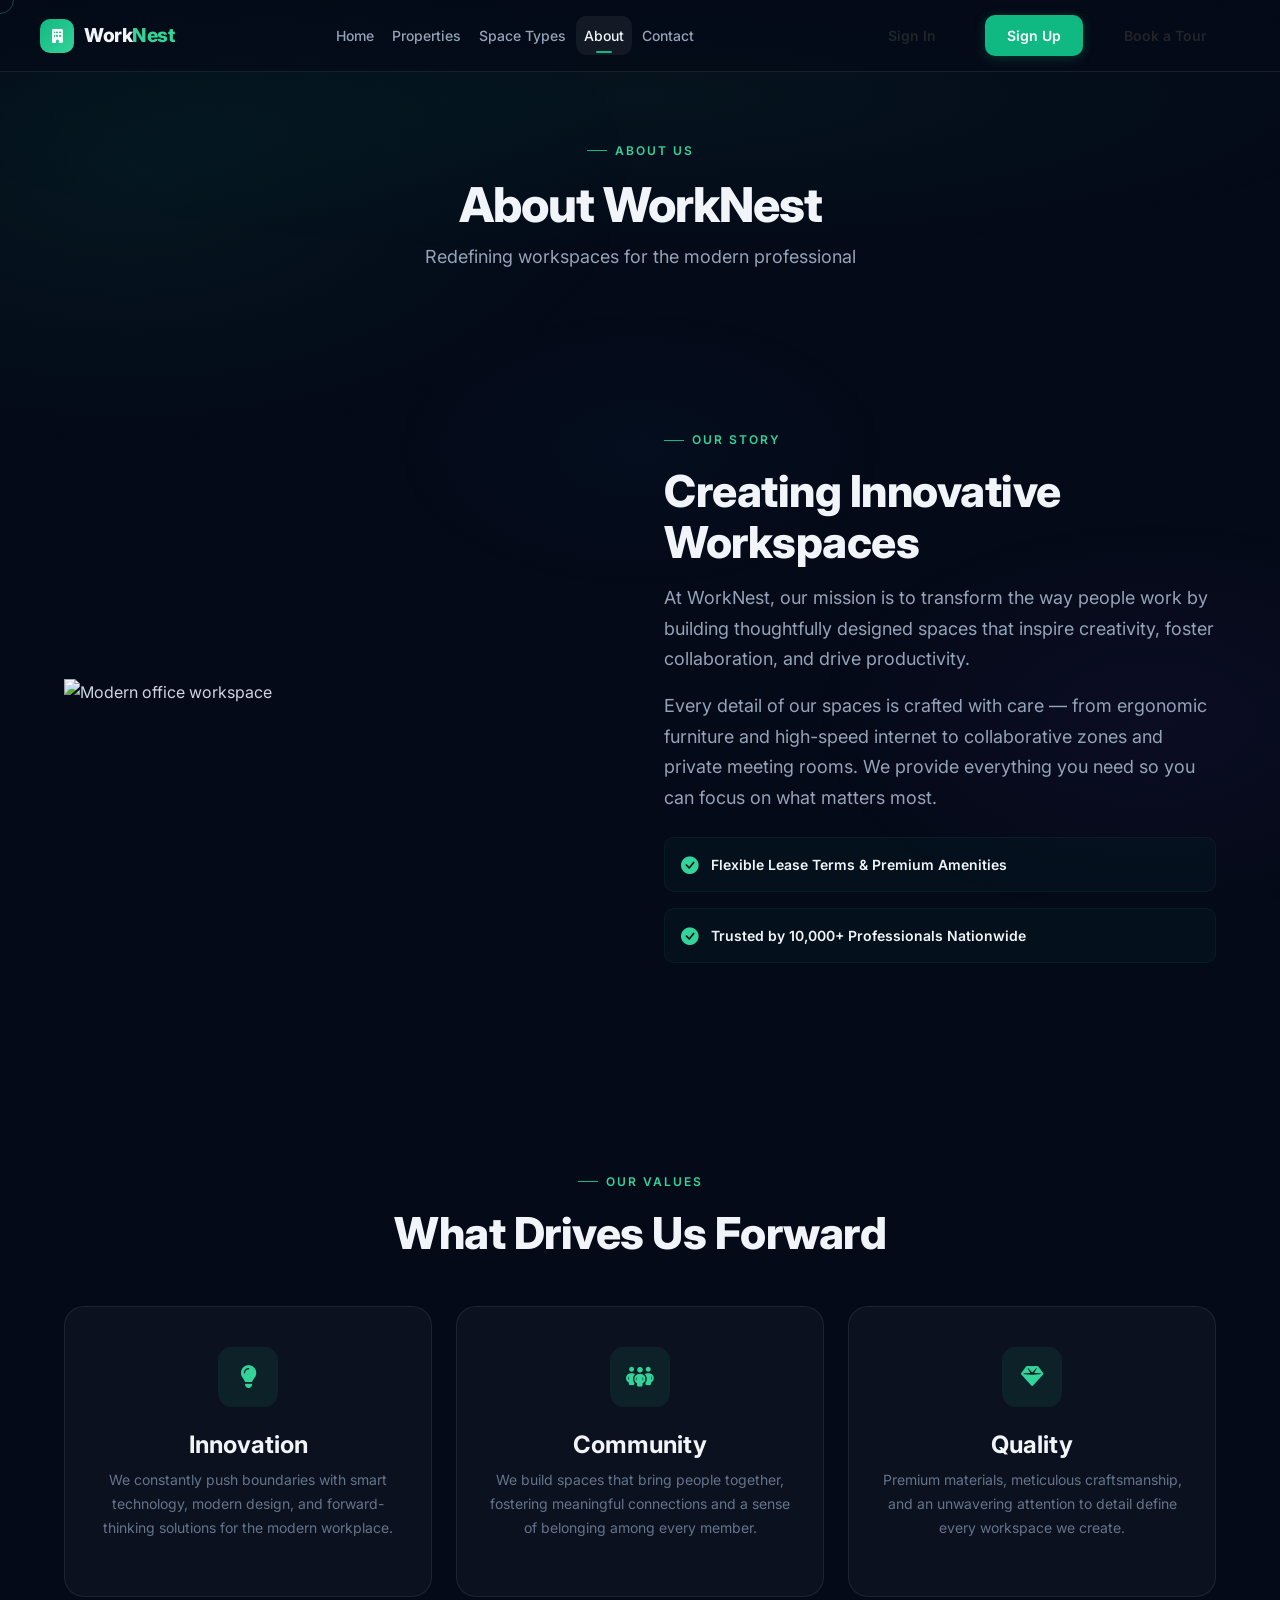
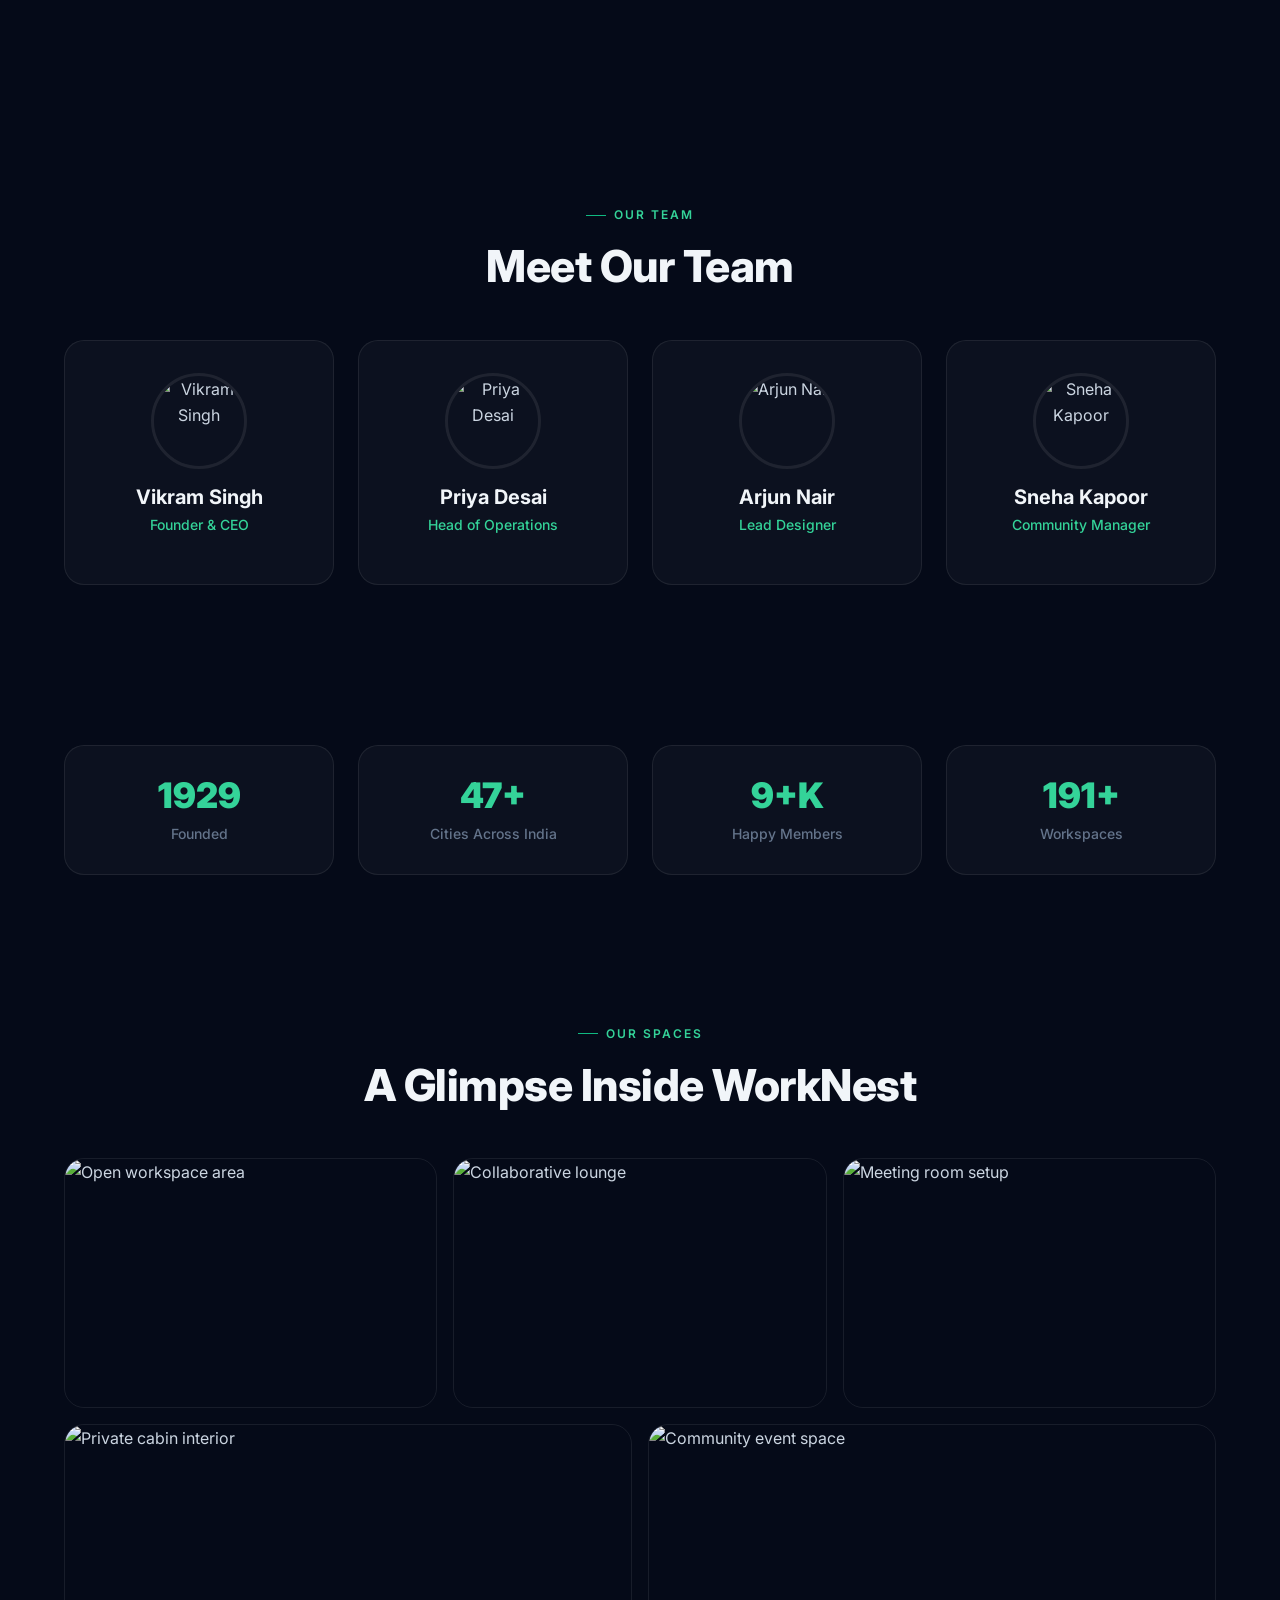
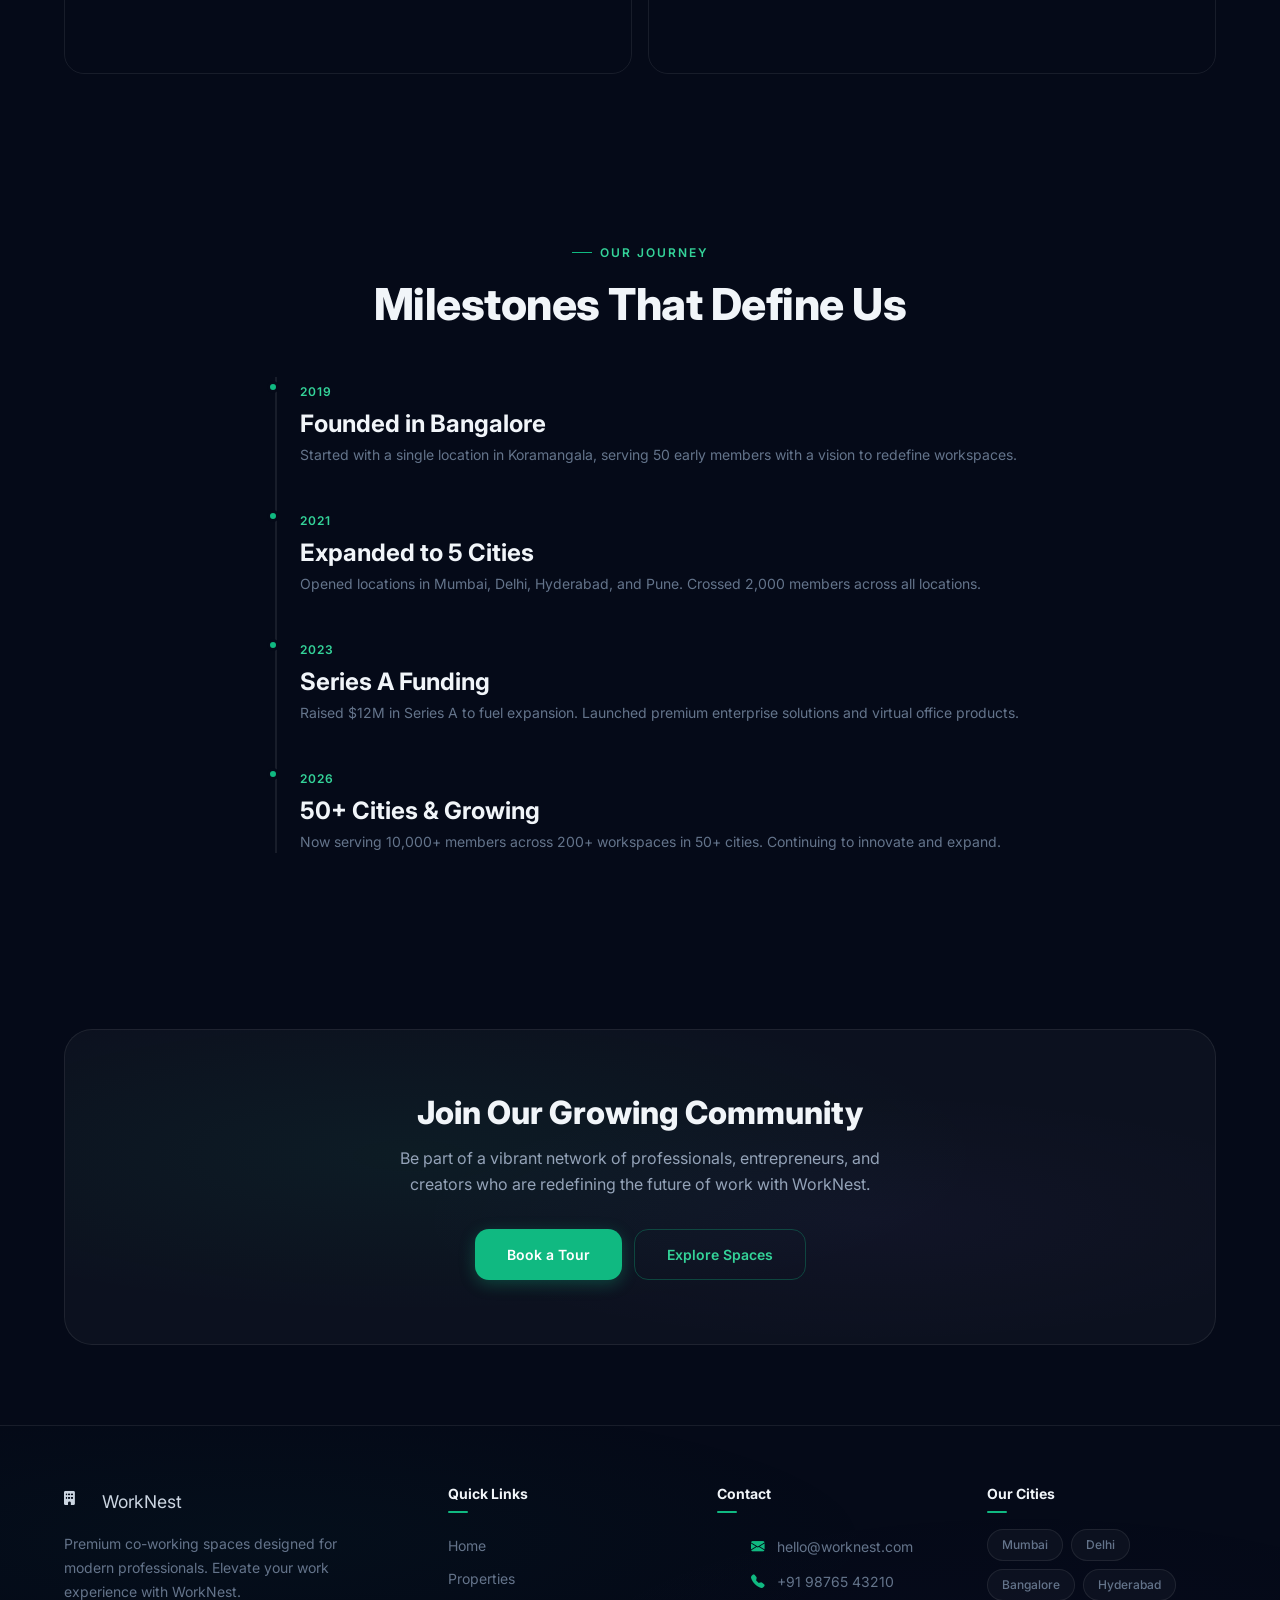
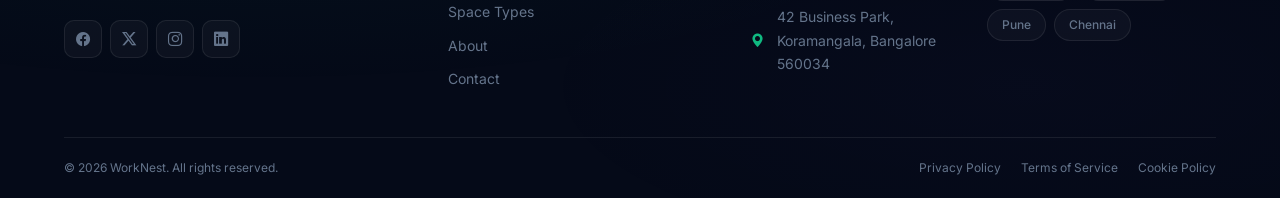
==== about.html @ 94672d68 "co-workeing Realestate" ====
<!DOCTYPE html>
<html lang="en">
<head>
    <meta charset="UTF-8">
    <meta name="viewport" content="width=device-width, initial-scale=1.0">
    <title>About Us | WorkNest</title>
    <link rel="icon" href="favicon.ico">
    <link rel="preconnect" href="https://fonts.googleapis.com">
    <link rel="preconnect" href="https://fonts.gstatic.com" crossorigin>
    <link href="https://fonts.googleapis.com/css2?family=Inter:wght@300;400;500;600;700;800;900&display=swap" rel="stylesheet">
    <link href="https://cdn.jsdelivr.net/npm/bootstrap@5.3.7/dist/css/bootstrap.min.css" rel="stylesheet">
    <link href="https://cdn.jsdelivr.net/npm/bootstrap-icons@1.13.1/font/bootstrap-icons.min.css" rel="stylesheet">
    <link href="https://cdnjs.cloudflare.com/ajax/libs/font-awesome/6.7.2/css/all.min.css" rel="stylesheet">
    <link href="https://unpkg.com/aos@2.3.1/dist/aos.css" rel="stylesheet">
    <link rel="stylesheet" href="css/global.css">
    <link rel="stylesheet" href="css/about.css">
    <link rel="stylesheet" href="css/footer.css">
</head>
<body>

    <!-- Custom Cursor -->
    <div class="custom-cursor" id="customCursor" aria-hidden="true"></div>
    <div class="custom-cursor-outline" id="customCursorOutline" aria-hidden="true"></div>

    <!-- Loader -->
    <div class="loader" id="loader">
        <div class="loader-spinner"></div>
        <div class="loader-brand">Work<span>Nest</span></div>
    </div>

    <!-- Navbar -->
    <nav class="navbar navbar-expand-lg fixed-top" id="navbar">
        <div class="container">
            <a class="navbar-brand" href="index.html">
                <i class="fa-solid fa-building"></i>
                <span class="brand-text">Work<span>Nest</span></span>
            </a>
            <button class="navbar-toggler" type="button" data-bs-toggle="collapse" data-bs-target="#navMenu" aria-controls="navMenu" aria-expanded="false" aria-label="Toggle navigation">
                <span class="navbar-toggler-icon"></span>
            </button>
            <div class="collapse navbar-collapse" id="navMenu">
                <ul class="navbar-nav mx-auto mb-2 mb-lg-0">
                    <li class="nav-item"><a class="nav-link" href="index.html">Home</a></li>
                    <li class="nav-item"><a class="nav-link" href="properties.html">Properties</a></li>
                    <li class="nav-item"><a class="nav-link" href="space-types.html">Space Types</a></li>
                    <li class="nav-item"><a class="nav-link active" href="about.html">About</a></li>
                    <li class="nav-item"><a class="nav-link" href="contact.html">Contact</a></li>
                </ul>
                <div class="d-flex align-items-center gap-2">
                  <a href="signin.html" class="btn btn-outline-custom">Sign In</a>
                  <a href="signup.html" class="btn btn-primary">Sign Up</a>
                  <a href="book-tour.html" class="btn btn-outline-custom">Book a Tour</a>
                </div>
            </div>
        </div>
    </nav>

    <!-- Page Banner -->
    <section class="page-banner">
        <div class="container">
            <span class="section-label" data-aos="fade-up" data-aos-delay="0">ABOUT US</span>
            <h1 data-aos="fade-up" data-aos-delay="100">About WorkNest</h1>
            <p data-aos="fade-up" data-aos-delay="200">Redefining workspaces for the modern professional</p>
        </div>
    </section>

    <!-- About Section -->
    <section>
        <div class="container">
            <div class="row align-items-center g-5">
                <div class="col-lg-6" data-aos="fade-right">
                    <div class="about-image-wrapper">
                        <img src="https://images.unsplash.com/photo-1497366216548-37526070297c?fm=webp&w=800&q=80" alt="Modern office workspace" class="img-fluid">
                    </div>
                </div>
                <div class="col-lg-6" data-aos="fade-left">
                    <span class="section-label">OUR STORY</span>
                    <h2 class="section-title">Creating Innovative Workspaces</h2>
                    <p class="section-desc">At WorkNest, our mission is to transform the way people work by building thoughtfully designed spaces that inspire creativity, foster collaboration, and drive productivity.</p>
                    <p class="section-desc mt-3">Every detail of our spaces is crafted with care — from ergonomic furniture and high-speed internet to collaborative zones and private meeting rooms. We provide everything you need so you can focus on what matters most.</p>
                    <div class="d-flex flex-column gap-3 mt-4">
                        <div class="highlight-item" data-aos="fade-up" data-aos-delay="100">
                            <div class="highlight-icon"><i class="bi bi-check-circle-fill"></i></div>
                            <span>Flexible Lease Terms &amp; Premium Amenities</span>
                        </div>
                        <div class="highlight-item" data-aos="fade-up" data-aos-delay="200">
                            <div class="highlight-icon"><i class="bi bi-check-circle-fill"></i></div>
                            <span>Trusted by 10,000+ Professionals Nationwide</span>
                        </div>
                    </div>
                </div>
            </div>
        </div>
    </section>

    <!-- Values Section -->
    <section>
        <div class="container text-center">
            <span class="section-label" data-aos="fade-up">OUR VALUES</span>
            <h2 class="section-title mb-5" data-aos="fade-up" data-aos-delay="100">What Drives Us Forward</h2>
            <div class="row g-4">
                <div class="col-lg-4 col-md-6" data-aos="fade-up" data-aos-delay="100">
                    <div class="glass glass-hover" style="padding:40px 28px; text-align:center; height:100%;">
                        <div class="service-icon mx-auto mb-4">
                            <i class="fa-solid fa-lightbulb"></i>
                        </div>
                        <h4 style="color:var(--text-1); font-weight:700;">Innovation</h4>
                        <p style="color:var(--text-4); font-size:var(--fs-sm); line-height:1.7; margin-top:8px;">We constantly push boundaries with smart technology, modern design, and forward-thinking solutions for the modern workplace.</p>
                    </div>
                </div>
                <div class="col-lg-4 col-md-6" data-aos="fade-up" data-aos-delay="200">
                    <div class="glass glass-hover" style="padding:40px 28px; text-align:center; height:100%;">
                        <div class="service-icon mx-auto mb-4">
                            <i class="fa-solid fa-people-group"></i>
                        </div>
                        <h4 style="color:var(--text-1); font-weight:700;">Community</h4>
                        <p style="color:var(--text-4); font-size:var(--fs-sm); line-height:1.7; margin-top:8px;">We build spaces that bring people together, fostering meaningful connections and a sense of belonging among every member.</p>
                    </div>
                </div>
                <div class="col-lg-4 col-md-6" data-aos="fade-up" data-aos-delay="300">
                    <div class="glass glass-hover" style="padding:40px 28px; text-align:center; height:100%;">
                        <div class="service-icon mx-auto mb-4">
                            <i class="fa-solid fa-gem"></i>
                        </div>
                        <h4 style="color:var(--text-1); font-weight:700;">Quality</h4>
                        <p style="color:var(--text-4); font-size:var(--fs-sm); line-height:1.7; margin-top:8px;">Premium materials, meticulous craftsmanship, and an unwavering attention to detail define every workspace we create.</p>
                    </div>
                </div>
            </div>
        </div>
    </section>

    <!-- Team Section -->
    <section>
        <div class="container text-center">
            <span class="section-label" data-aos="fade-up">OUR TEAM</span>
            <h2 class="section-title mb-5" data-aos="fade-up" data-aos-delay="100">Meet Our Team</h2>
            <div class="row g-4 justify-content-center">
                <div class="col-lg-3 col-md-6" data-aos="fade-up" data-aos-delay="100">
                    <div class="glass glass-hover" style="padding:32px 24px; text-align:center;">
                        <img src="https://images.unsplash.com/photo-1507003211169-0a1dd7228f2d?fm=webp&w=200&q=80" alt="Vikram Singh" style="width:96px; height:96px; border-radius:50%; object-fit:cover; border:3px solid var(--glass-border); margin:0 auto 16px;">
                        <h5 style="color:var(--text-1); font-weight:700; margin-bottom:4px;">Vikram Singh</h5>
                        <p style="color:var(--primary-400); font-size:var(--fs-sm); font-weight:500;">Founder &amp; CEO</p>
                    </div>
                </div>
                <div class="col-lg-3 col-md-6" data-aos="fade-up" data-aos-delay="200">
                    <div class="glass glass-hover" style="padding:32px 24px; text-align:center;">
                        <img src="https://images.unsplash.com/photo-1494790108377-be9c29b29330?fm=webp&w=200&q=80" alt="Priya Desai" style="width:96px; height:96px; border-radius:50%; object-fit:cover; border:3px solid var(--glass-border); margin:0 auto 16px;">
                        <h5 style="color:var(--text-1); font-weight:700; margin-bottom:4px;">Priya Desai</h5>
                        <p style="color:var(--primary-400); font-size:var(--fs-sm); font-weight:500;">Head of Operations</p>
                    </div>
                </div>
                <div class="col-lg-3 col-md-6" data-aos="fade-up" data-aos-delay="300">
                    <div class="glass glass-hover" style="padding:32px 24px; text-align:center;">
                        <img src="https://images.unsplash.com/photo-1472099645785-5658abf4ff4e?fm=webp&w=200&q=80" alt="Arjun Nair" style="width:96px; height:96px; border-radius:50%; object-fit:cover; border:3px solid var(--glass-border); margin:0 auto 16px;">
                        <h5 style="color:var(--text-1); font-weight:700; margin-bottom:4px;">Arjun Nair</h5>
                        <p style="color:var(--primary-400); font-size:var(--fs-sm); font-weight:500;">Lead Designer</p>
                    </div>
                </div>
                <div class="col-lg-3 col-md-6" data-aos="fade-up" data-aos-delay="400">
                    <div class="glass glass-hover" style="padding:32px 24px; text-align:center;">
                        <img src="https://images.unsplash.com/photo-1438761681033-6461ffad8d80?fm=webp&w=200&q=80" alt="Sneha Kapoor" style="width:96px; height:96px; border-radius:50%; object-fit:cover; border:3px solid var(--glass-border); margin:0 auto 16px;">
                        <h5 style="color:var(--text-1); font-weight:700; margin-bottom:4px;">Sneha Kapoor</h5>
                        <p style="color:var(--primary-400); font-size:var(--fs-sm); font-weight:500;">Community Manager</p>
                    </div>
                </div>
            </div>
        </div>
    </section>

    <!-- Stats -->
    <section style="padding:60px 0; position:relative; z-index:1;">
        <div class="container">
            <div class="row g-4" data-aos="fade-up">
                <div class="col-lg-3 col-md-6">
                    <div class="stat-box">
                        <h3>2019</h3>
                        <span>Founded</span>
                    </div>
                </div>
                <div class="col-lg-3 col-md-6">
                    <div class="stat-box">
                        <h3>50+</h3>
                        <span>Cities Across India</span>
                    </div>
                </div>
                <div class="col-lg-3 col-md-6">
                    <div class="stat-box">
                        <h3>10K+</h3>
                        <span>Happy Members</span>
                    </div>
                </div>
                <div class="col-lg-3 col-md-6">
                    <div class="stat-box">
                        <h3>200+</h3>
                        <span>Workspaces</span>
                    </div>
                </div>
            </div>
        </div>
    </section>

    <!-- Workspace Gallery -->
    <section style="padding:80px 0; position:relative; z-index:1;">
        <div class="container">
            <div class="text-center mb-5">
                <span class="section-label" data-aos="fade-up">OUR SPACES</span>
                <h2 class="section-title" data-aos="fade-up" data-aos-delay="100">A Glimpse Inside WorkNest</h2>
            </div>
            <div class="row g-3">
                <div class="col-md-4" data-aos="fade-up" data-aos-delay="100">
                    <div style="border-radius:var(--r-lg);overflow:hidden;height:250px;border:1px solid var(--glass-border);">
                        <img src="https://images.unsplash.com/photo-1524758631624-e2822e304c36?fm=webp&w=600&q=80" alt="Open workspace area" style="width:100%;height:100%;object-fit:cover;">
                    </div>
                </div>
                <div class="col-md-4" data-aos="fade-up" data-aos-delay="200">
                    <div style="border-radius:var(--r-lg);overflow:hidden;height:250px;border:1px solid var(--glass-border);">
                        <img src="https://images.unsplash.com/photo-1497215728101-856f4ea42174?fm=webp&w=600&q=80" alt="Collaborative lounge" style="width:100%;height:100%;object-fit:cover;">
                    </div>
                </div>
                <div class="col-md-4" data-aos="fade-up" data-aos-delay="300">
                    <div style="border-radius:var(--r-lg);overflow:hidden;height:250px;border:1px solid var(--glass-border);">
                        <img src="https://images.unsplash.com/photo-1556761175-4b46a572b786?fm=webp&w=600&q=80" alt="Meeting room setup" style="width:100%;height:100%;object-fit:cover;">
                    </div>
                </div>
                <div class="col-md-6" data-aos="fade-up" data-aos-delay="400">
                    <div style="border-radius:var(--r-lg);overflow:hidden;height:250px;border:1px solid var(--glass-border);">
                        <img src="https://images.unsplash.com/photo-1604328698692-f76ea9498e76?fm=webp&w=600&q=80" alt="Private cabin interior" style="width:100%;height:100%;object-fit:cover;">
                    </div>
                </div>
                <div class="col-md-6" data-aos="fade-up" data-aos-delay="500">
                    <div style="border-radius:var(--r-lg);overflow:hidden;height:250px;border:1px solid var(--glass-border);">
                        <img src="https://images.unsplash.com/photo-1497366811353-6870744d04b2?fm=webp&w=600&q=80" alt="Community event space" style="width:100%;height:100%;object-fit:cover;">
                    </div>
                </div>
            </div>
        </div>
    </section>

    <!-- Timeline -->
    <section style="padding:80px 0; position:relative; z-index:1;">
        <div class="container">
            <div class="text-center mb-5">
                <span class="section-label" data-aos="fade-up">OUR JOURNEY</span>
                <h2 class="section-title" data-aos="fade-up" data-aos-delay="100">Milestones That Define Us</h2>
            </div>
            <div class="row justify-content-center">
                <div class="col-lg-8" data-aos="fade-up" data-aos-delay="200">
                    <div style="position:relative; padding-left:40px;">
                        <div style="position:absolute; left:15px; top:0; bottom:0; width:2px; background:var(--glass-border);"></div>

                        <div style="position:relative; margin-bottom:40px;">
                            <div style="position:absolute; left:-33px; top:4px; width:12px; height:12px; border-radius:50%; background:var(--primary); border:3px solid var(--bg-0);"></div>
                            <span style="color:var(--primary-400); font-size:var(--fs-xs); font-weight:600; letter-spacing:1px;">2019</span>
                            <h4 style="color:var(--text-1); font-weight:700; margin:6px 0 4px;">Founded in Bangalore</h4>
                            <p style="color:var(--text-4); font-size:var(--fs-sm); line-height:1.7;">Started with a single location in Koramangala, serving 50 early members with a vision to redefine workspaces.</p>
                        </div>

                        <div style="position:relative; margin-bottom:40px;">
                            <div style="position:absolute; left:-33px; top:4px; width:12px; height:12px; border-radius:50%; background:var(--primary); border:3px solid var(--bg-0);"></div>
                            <span style="color:var(--primary-400); font-size:var(--fs-xs); font-weight:600; letter-spacing:1px;">2021</span>
                            <h4 style="color:var(--text-1); font-weight:700; margin:6px 0 4px;">Expanded to 5 Cities</h4>
                            <p style="color:var(--text-4); font-size:var(--fs-sm); line-height:1.7;">Opened locations in Mumbai, Delhi, Hyderabad, and Pune. Crossed 2,000 members across all locations.</p>
                        </div>

                        <div style="position:relative; margin-bottom:40px;">
                            <div style="position:absolute; left:-33px; top:4px; width:12px; height:12px; border-radius:50%; background:var(--primary); border:3px solid var(--bg-0);"></div>
                            <span style="color:var(--primary-400); font-size:var(--fs-xs); font-weight:600; letter-spacing:1px;">2023</span>
                            <h4 style="color:var(--text-1); font-weight:700; margin:6px 0 4px;">Series A Funding</h4>
                            <p style="color:var(--text-4); font-size:var(--fs-sm); line-height:1.7;">Raised $12M in Series A to fuel expansion. Launched premium enterprise solutions and virtual office products.</p>
                        </div>

                        <div style="position:relative;">
                            <div style="position:absolute; left:-33px; top:4px; width:12px; height:12px; border-radius:50%; background:var(--primary); border:3px solid var(--bg-0);"></div>
                            <span style="color:var(--primary-400); font-size:var(--fs-xs); font-weight:600; letter-spacing:1px;">2026</span>
                            <h4 style="color:var(--text-1); font-weight:700; margin:6px 0 4px;">50+ Cities &amp; Growing</h4>
                            <p style="color:var(--text-4); font-size:var(--fs-sm); line-height:1.7;">Now serving 10,000+ members across 200+ workspaces in 50+ cities. Continuing to innovate and expand.</p>
                        </div>
                    </div>
                </div>
            </div>
        </div>
    </section>

    <!-- CTA -->
    <section class="cta-section">
        <div class="container">
            <div class="cta-box" data-aos="zoom-in">
                <h2>Join Our Growing Community</h2>
                <p>Be part of a vibrant network of professionals, entrepreneurs, and creators who are redefining the future of work with WorkNest.</p>
                <div class="cta-buttons">
                    <a href="book-tour.html" class="btn btn-primary">Book a Tour</a>
                    <a href="properties.html" class="btn btn-outline">Explore Spaces</a>
                </div>
            </div>
        </div>
    </section>

    <!-- Footer -->
    <footer class="footer">
        <div class="container">
            <div class="footer-grid">
                <div>
                    <div class="d-flex align-items-center gap-2 mb-3">
                        <div class="nav-brand-icon" style="width:30px; height:30px; font-size:14px;">
                            <i class="fa-solid fa-building"></i>
                        </div>
                        <span class="nav-brand" style="font-size:1.1rem;">Work<span>Nest</span></span>
                    </div>
                    <p class="footer-brand p-0" style="color:var(--text-4); font-size:var(--fs-sm); line-height:1.7; max-width:280px;">Premium co-working spaces designed for modern professionals. Elevate your work experience with WorkNest.</p>
                    <div class="footer-socials mt-3">
                        <a href="#" aria-label="Facebook"><i class="bi bi-facebook"></i></a>
                        <a href="#" aria-label="Twitter"><i class="bi bi-twitter-x"></i></a>
                        <a href="#" aria-label="Instagram"><i class="bi bi-instagram"></i></a>
                        <a href="#" aria-label="LinkedIn"><i class="bi bi-linkedin"></i></a>
                    </div>
                </div>
                <div class="footer-links">
                    <h6>Quick Links</h6>
                    <ul>
                        <li><a href="index.html">Home</a></li>
                        <li><a href="properties.html">Properties</a></li>
                        <li><a href="space-types.html">Space Types</a></li>
                        <li><a href="about.html">About</a></li>
                        <li><a href="contact.html">Contact</a></li>
                    </ul>
                </div>
                <div class="footer-contact">
                    <h6>Contact</h6>
                    <ul>
                        <li><i class="bi bi-envelope-fill" style="color:var(--primary);"></i> hello@worknest.com</li>
                        <li><i class="bi bi-telephone-fill" style="color:var(--primary);"></i> +91 98765 43210</li>
                        <li><i class="bi bi-geo-alt-fill" style="color:var(--primary);"></i> 42 Business Park, Koramangala, Bangalore 560034</li>
                    </ul>
                </div>
                <div class="footer-cities">
                    <h6>Our Cities</h6>
                    <ul>
                        <li><a href="#">Mumbai</a></li>
                        <li><a href="#">Delhi</a></li>
                        <li><a href="#">Bangalore</a></li>
                        <li><a href="#">Hyderabad</a></li>
                        <li><a href="#">Pune</a></li>
                        <li><a href="#">Chennai</a></li>
                    </ul>
                </div>
            </div>
            <div class="footer-bottom">
                <p>&copy; 2026 WorkNest. All rights reserved.</p>
                <div class="footer-bottom-links">
                    <a href="#">Privacy Policy</a>
                    <a href="#">Terms of Service</a>
                    <a href="#">Cookie Policy</a>
                </div>
            </div>
        </div>
    </footer>

    <!-- Back to Top -->
    <button id="backToTop" class="back-to-top" aria-label="Back to top">
        <i class="bi bi-arrow-up"></i>
    </button>

    <!-- Scripts -->
    <script src="https://cdn.jsdelivr.net/npm/bootstrap@5.3.7/dist/js/bootstrap.bundle.min.js"></script>
    <script src="https://unpkg.com/aos@2.3.1/dist/aos.js"></script>
    <script>
        AOS.init({ offset: 80, delay: 0, duration: 800, easing: 'ease-in-cubic', once: true });
    </script>
    <script src="js/script.js"></script>
</body>
</html>
---- css/global.css ----
/* =====================================================
   WORKNEST — Global Design System v4.0
   Premium Glassmorphism • Advanced CSS
   ====================================================== */

/* ─── Animated Custom Properties ─── */

@property --hue {
  syntax: '<angle>';
  inherits: false;
  initial-value: 160deg;
}

@property --glass-blur {
  syntax: '<length>';
  inherits: false;
  initial-value: 20px;
}

@property --border-opacity {
  syntax: '<number>';
  inherits: false;
  initial-value: 0.08;
}

@property --glow-opacity {
  syntax: '<number>';
  inherits: false;
  initial-value: 0;
}

@property --scroll-y {
  syntax: '<number>';
  inherits: false;
  initial-value: 0;
}

@property --gradient-pos {
  syntax: '<percentage>';
  inherits: false;
  initial-value: 0%;
}

/* ─── Root Tokens ─── */

:root {
  /* Palette */
  --primary: #10b981;
  --primary-50: #ecfdf5;
  --primary-100: #d1fae5;
  --primary-200: #a7f3d0;
  --primary-400: #34d399;
  --primary-500: #10b981;
  --primary-600: #059669;
  --primary-700: #047857;
  --primary-rgb: 16, 185, 129;

  --accent: #8b5cf6;
  --accent-rgb: 139, 92, 246;

  --rose: #f43f5e;
  --amber: #f59e0b;
  --sky: #0ea5e9;

  /* Surfaces */
  --bg-0: #050a18;
  --bg-1: #0a1128;
  --bg-2: #0f1a36;
  --bg-3: #142044;
  --bg-elevated: rgba(15, 26, 54, 0.6);

  /* Glass */
  --glass-bg: rgba(255, 255, 255, 0.03);
  --glass-bg-hover: rgba(255, 255, 255, 0.06);
  --glass-border: rgba(255, 255, 255, 0.08);
  --glass-border-hover: rgba(255, 255, 255, 0.15);
  --glass-blur: blur(20px);

  /* Text */
  --white: #ffffff;
  --text-1: #f1f5f9;
  --text-2: #cbd5e1;
  --text-3: #94a3b8;
  --text-4: #64748b;

  /* Effects */
  --shadow-sm: 0 2px 8px rgba(0, 0, 0, 0.3);
  --shadow-md: 0 8px 32px rgba(0, 0, 0, 0.4);
  --shadow-lg: 0 16px 48px rgba(0, 0, 0, 0.5);
  --shadow-glow: 0 0 40px rgba(var(--primary-rgb), 0.15);
  --shadow-glow-strong: 0 0 60px rgba(var(--primary-rgb), 0.25);
  --shadow-glow-accent: 0 0 40px rgba(var(--accent-rgb), 0.15);

  /* Motion */
  --ease: cubic-bezier(0.4, 0, 0.2, 1);
  --ease-out: cubic-bezier(0.16, 1, 0.3, 1);
  --ease-spring: cubic-bezier(0.34, 1.56, 0.64, 1);
  --duration: 0.35s;
  --duration-slow: 0.6s;

  /* Layout */
  --container: 1200px;
  --container-narrow: 960px;
  --nav-height: 72px;

  /* Radius */
  --r-xs: 6px;
  --r-sm: 10px;
  --r-md: 14px;
  --r-lg: 20px;
  --r-xl: 28px;
  --r-2xl: 36px;
  --r-full: 9999px;

  /* Type Scale */
  --fs-2xs: 0.7rem;
  --fs-xs: 0.75rem;
  --fs-sm: 0.875rem;
  --fs-base: 1rem;
  --fs-md: 1.125rem;
  --fs-lg: 1.25rem;
  --fs-xl: 1.5rem;
  --fs-2xl: 2rem;
  --fs-3xl: 2.5rem;
  --fs-4xl: 3.25rem;
  --fs-5xl: clamp(3rem, 5vw, 4.5rem);
}

/* ─── Reset ─── */

*, *::before, *::after {
  margin: 0;
  padding: 0;
  box-sizing: border-box;
}

html {
  scroll-behavior: smooth;
  -webkit-text-size-adjust: 100%;
}

body {
  font-family: 'Inter', system-ui, -apple-system, sans-serif;
  background: var(--bg-0);
  color: var(--text-2);
  line-height: 1.65;
  -webkit-font-smoothing: antialiased;
  -moz-osx-font-smoothing: grayscale;
  overflow-x: hidden;
  min-height: 100vh;
}

/* Atmospheric background */
body::before {
  content: "";
  position: fixed;
  inset: 0;
  background:
    radial-gradient(ellipse 80% 60% at 10% 20%, rgba(var(--primary-rgb), 0.07), transparent 50%),
    radial-gradient(ellipse 60% 50% at 90% 80%, rgba(var(--accent-rgb), 0.05), transparent 45%),
    radial-gradient(ellipse 50% 40% at 50% 50%, rgba(14, 165, 233, 0.03), transparent 40%);
  pointer-events: none;
  z-index: 0;
}

/* Scroll progress */
body::after {
  content: "";
  position: fixed;
  top: 0;
  left: 0;
  width: 100%;
  height: 2px;
  background: linear-gradient(90deg, var(--primary), var(--primary-400), var(--accent));
  transform: scaleX(var(--scroll-y, 0));
  transform-origin: left;
  z-index: 99999;
  transition: transform 0.08s linear;
}

a { text-decoration: none; color: inherit; }
ul { list-style: none; }
img { max-width: 100%; display: block; height: auto; }
button { cursor: pointer; font-family: inherit; border: none; background: none; }
input, textarea, select { font-family: inherit; }

::selection {
  background: var(--primary);
  color: white;
}

/* ─── Scrollbar ─── */

::-webkit-scrollbar { width: 6px; }
::-webkit-scrollbar-track { background: var(--bg-0); }
::-webkit-scrollbar-thumb {
  background: var(--primary-600);
  border-radius: 10px;
}

* {
  scrollbar-width: thin;
  scrollbar-color: var(--primary-600) var(--bg-0);
}

/* ─── Container ─── */

.container {
  max-width: var(--container);
  margin: 0 auto;
  padding: 0 24px;
  width: 100%;
  position: relative;
  z-index: 1;
}

/* ─── Section ─── */

section {
  padding: 100px 0;
  position: relative;
  z-index: 1;
}

/* ─── Typography ─── */

.section-label {
  display: inline-flex;
  align-items: center;
  gap: 8px;
  font-size: var(--fs-xs);
  font-weight: 600;
  letter-spacing: 2px;
  text-transform: uppercase;
  color: var(--primary-400);
  margin-bottom: 1rem;
}

.section-label::before {
  content: "";
  width: 20px;
  height: 1px;
  background: var(--primary);
}

.section-title {
  font-size: clamp(1.75rem, 3.5vw, 2.75rem);
  font-weight: 800;
  color: var(--text-1);
  line-height: 1.15;
  letter-spacing: -0.5px;
  margin-bottom: 1rem;
}

.section-desc {
  color: var(--text-3);
  font-size: var(--fs-md);
  line-height: 1.7;
  max-width: 560px;
}

/* ─── Buttons ─── */

.btn {
  display: inline-flex;
  align-items: center;
  justify-content: center;
  gap: 8px;
  padding: 14px 32px;
  border-radius: var(--r-md);
  font-size: var(--fs-sm);
  font-weight: 600;
  transition: all var(--duration) var(--ease);
  cursor: pointer;
  position: relative;
  overflow: hidden;
  white-space: nowrap;
}

.btn-primary {
  background: var(--primary);
  color: white;
  border: none;
  box-shadow: 0 4px 16px rgba(var(--primary-rgb), 0.3);
}

.btn-primary:hover {
  background: var(--primary-600);
  transform: translateY(-2px);
  box-shadow: 0 8px 24px rgba(var(--primary-rgb), 0.4);
}

.btn-ghost {
  background: var(--glass-bg);
  color: var(--text-1);
  border: 1px solid var(--glass-border);
  backdrop-filter: var(--glass-blur);
  -webkit-backdrop-filter: var(--glass-blur);
}

.btn-ghost:hover {
  background: var(--glass-bg-hover);
  border-color: var(--glass-border-hover);
  transform: translateY(-2px);
}

.btn-outline {
  background: transparent;
  color: var(--primary-400);
  border: 1.5px solid rgba(var(--primary-rgb), 0.3);
}

.btn-outline:hover {
  background: rgba(var(--primary-rgb), 0.1);
  border-color: var(--primary);
  transform: translateY(-2px);
}

/* Alias for backwards compatibility */
.custom-btn { composes: btn btn-primary; }
.btn-outline-glass { composes: btn btn-ghost; }

/* ─── Glass Card ─── */

.glass {
  background: var(--glass-bg);
  border: 1px solid var(--glass-border);
  border-radius: var(--r-lg);
  backdrop-filter: var(--glass-blur);
  -webkit-backdrop-filter: var(--glass-blur);
}

.glass-hover:hover {
  background: var(--glass-bg-hover);
  border-color: var(--glass-border-hover);
}

/* ─── Navbar ─── */

.navbar {
  position: fixed;
  top: 0;
  left: 0;
  right: 0;
  z-index: 9999;
  height: var(--nav-height);
  display: flex;
  align-items: center;
  padding: 0 24px;
  background: rgba(5, 10, 24, 0.7);
  backdrop-filter: var(--glass-blur);
  -webkit-backdrop-filter: var(--glass-blur);
  border-bottom: 1px solid var(--glass-border);
  transition: all var(--duration) var(--ease);
}

.navbar.scrolled {
  background: rgba(5, 10, 24, 0.92);
  border-bottom-color: rgba(255, 255, 255, 0.06);
}

.navbar .container {
  display: flex;
  align-items: center;
  justify-content: space-between;
  width: 100%;
  max-width: var(--container);
  margin: 0 auto;
  padding: 0;
}

/* Brand */
.navbar-brand {
  display: flex;
  align-items: center;
  gap: 10px;
  font-size: 1.2rem;
  font-weight: 800;
  color: var(--text-1) !important;
  letter-spacing: -0.5px;
  padding: 0;
  margin: 0;
}

.navbar-brand i {
  width: 34px;
  height: 34px;
  border-radius: var(--r-sm);
  background: linear-gradient(135deg, var(--primary), var(--primary-400));
  display: flex;
  align-items: center;
  justify-content: center;
  color: white;
  font-size: 14px;
  flex-shrink: 0;
}

.brand-text span {
  color: var(--primary-400);
}

/* Nav items */
.navbar-nav {
  display: flex;
  align-items: center;
  gap: 2px;
}

.nav-item {
  margin: 0;
}

.navbar-nav .nav-link {
  color: var(--text-3) !important;
  font-size: var(--fs-sm);
  font-weight: 500;
  padding: 8px 16px;
  border-radius: var(--r-sm);
  transition: all var(--duration) var(--ease);
  position: relative;
  white-space: nowrap;
}

.navbar-nav .nav-link:hover,
.navbar-nav .nav-link.active {
  color: var(--text-1) !important;
  background: rgba(255, 255, 255, 0.06);
}

.navbar-nav .nav-link.active::after {
  content: "";
  position: absolute;
  bottom: 2px;
  left: 50%;
  transform: translateX(-50%);
  width: 16px;
  height: 2px;
  background: var(--primary);
  border-radius: 2px;
}

/* CTA button in navbar */
.navbar .btn-primary {
  padding: 10px 22px;
  border-radius: var(--r-sm);
  font-size: var(--fs-sm);
  font-weight: 600;
  white-space: nowrap;
  box-shadow: 0 2px 12px rgba(var(--primary-rgb), 0.25);
  margin-left: 8px;
  transition: all var(--duration) var(--ease);
}

.navbar .btn-primary:hover {
  background: var(--primary-600);
  transform: translateY(-1px);
  box-shadow: 0 4px 20px rgba(var(--primary-rgb), 0.4);
}

/* Toggler */
.navbar-toggler {
  display: none;
  border: 1px solid var(--glass-border);
  border-radius: var(--r-sm);
  padding: 6px 10px;
  background: var(--glass-bg);
}

.navbar-toggler:focus {
  box-shadow: none;
  outline: none;
}

.navbar-toggler-icon {
  display: inline-block;
  width: 20px;
  height: 2px;
  background: var(--text-1);
  border-radius: 2px;
  position: relative;
}

.navbar-toggler-icon::before,
.navbar-toggler-icon::after {
  content: "";
  position: absolute;
  left: 0;
  width: 100%;
  height: 2px;
  background: var(--text-1);
  border-radius: 2px;
}

.navbar-toggler-icon::before { top: -6px; }
.navbar-toggler-icon::after { bottom: -6px; }

/* Mobile nav */
.navbar-collapse {
  display: flex;
  align-items: center;
  justify-content: space-between;
}

@media (max-width: 991px) {
  .navbar {
    padding: 0 16px;
  }

  .navbar-toggler { display: flex; }

  .navbar-collapse {
    position: absolute;
    top: 100%;
    left: 0;
    right: 0;
    background: rgba(5, 10, 24, 0.96);
    backdrop-filter: var(--glass-blur);
    -webkit-backdrop-filter: var(--glass-blur);
    border-bottom: 1px solid var(--glass-border);
    flex-direction: column;
    padding: 12px 16px;
    gap: 4px;
    display: none;
  }

  .navbar-collapse.show { display: flex; }

  .navbar-nav {
    flex-direction: column;
    width: 100%;
    gap: 2px;
  }

  .navbar-nav .nav-link {
    width: 100%;
    padding: 12px 16px;
  }

  .btn-nav-cta {
    width: 100%;
    justify-content: center;
    margin: 8px 0 0;
  }
}

/* ─── Page Banner ─── */

.page-banner {
  padding: calc(var(--nav-height) + 60px) 0 50px;
  text-align: center;
  position: relative;
  z-index: 1;
}

.page-banner::before {
  content: "";
  position: absolute;
  inset: 0;
  background:
    radial-gradient(ellipse 60% 50% at 50% 30%, rgba(var(--primary-rgb), 0.06), transparent);
  pointer-events: none;
}

.page-banner h1 {
  font-size: clamp(2rem, 4vw, 3rem);
  font-weight: 800;
  color: var(--text-1);
  margin-bottom: 8px;
  letter-spacing: -1px;
}

.page-banner p {
  color: var(--text-3);
  font-size: var(--fs-md);
  max-width: 480px;
  margin: 0 auto;
}

/* ─── Cards: Property ─── */

.property-card {
  background: var(--glass-bg);
  border: 1px solid var(--glass-border);
  border-radius: var(--r-lg);
  overflow: hidden;
  transition: all var(--duration) var(--ease);
  height: 100%;
}

.property-card:hover {
  transform: translateY(-8px);
  border-color: var(--glass-border-hover);
  box-shadow: var(--shadow-glow);
}

.property-img {
  position: relative;
  height: 220px;
  overflow: hidden;
}

.property-img img {
  width: 100%;
  height: 100%;
  object-fit: cover;
  transition: transform 0.6s var(--ease);
}

.property-card:hover .property-img img {
  transform: scale(1.06);
}

.property-img::after {
  content: "";
  position: absolute;
  inset: 0;
  background: linear-gradient(to top, rgba(5, 10, 24, 0.6), transparent 50%);
  pointer-events: none;
}

.property-badge {
  position: absolute;
  top: 12px;
  left: 12px;
  padding: 5px 14px;
  border-radius: var(--r-full);
  background: rgba(var(--primary-rgb), 0.9);
  color: white;
  font-size: var(--fs-xs);
  font-weight: 600;
  z-index: 2;
  backdrop-filter: blur(8px);
}

.property-price {
  position: absolute;
  bottom: 12px;
  right: 12px;
  padding: 6px 14px;
  border-radius: var(--r-sm);
  background: rgba(5, 10, 24, 0.7);
  backdrop-filter: blur(12px);
  color: var(--text-1);
  font-size: var(--fs-sm);
  font-weight: 700;
  z-index: 2;
  border: 1px solid rgba(255, 255, 255, 0.08);
}

.property-body {
  padding: 20px;
}

.property-body h4 {
  color: var(--text-1);
  font-weight: 700;
  font-size: 1.1rem;
  margin-bottom: 4px;
  transition: color var(--duration) var(--ease);
}

.property-card:hover .property-body h4 {
  color: var(--primary-400);
}

.property-location {
  color: var(--text-4);
  font-size: var(--fs-sm);
  display: flex;
  align-items: center;
  gap: 6px;
  margin-bottom: 12px;
}

.property-location i { color: var(--primary); font-size: 0.85rem; }

.property-tags {
  display: flex;
  gap: 10px;
  flex-wrap: wrap;
  padding-top: 12px;
  border-top: 1px solid var(--glass-border);
  margin-bottom: 12px;
}

.property-tags span {
  display: flex;
  align-items: center;
  gap: 4px;
  color: var(--text-4);
  font-size: var(--fs-xs);
}

.property-tags i { color: var(--primary-400); }

.property-link {
  color: var(--primary-400);
  font-weight: 600;
  font-size: var(--fs-sm);
  display: inline-flex;
  align-items: center;
  gap: 6px;
  transition: gap var(--duration) var(--ease);
}

.property-link:hover { gap: 12px; }

/* ─── Cards: Service ─── */

.service-card {
  background: var(--glass-bg);
  border: 1px solid var(--glass-border);
  border-radius: var(--r-lg);
  padding: 36px 28px;
  text-align: center;
  transition: all var(--duration) var(--ease);
  height: 100%;
  position: relative;
  overflow: hidden;
}

.service-card::before {
  content: "";
  position: absolute;
  top: 0;
  left: 0;
  right: 0;
  height: 2px;
  background: linear-gradient(90deg, transparent, var(--primary), transparent);
  opacity: 0;
  transition: opacity var(--duration) var(--ease);
}

.service-card:hover {
  transform: translateY(-8px);
  border-color: var(--glass-border-hover);
  box-shadow: var(--shadow-glow);
}

.service-card:hover::before { opacity: 1; }

.service-icon {
  width: 60px;
  height: 60px;
  border-radius: var(--r-md);
  background: rgba(var(--primary-rgb), 0.1);
  display: flex;
  align-items: center;
  justify-content: center;
  margin: 0 auto 1.25rem;
  transition: all var(--duration) var(--ease);
}

.service-icon i {
  font-size: 1.4rem;
  color: var(--primary-400);
  transition: color var(--duration) var(--ease);
}

.service-card:hover .service-icon {
  background: var(--primary);
  box-shadow: var(--shadow-glow);
}

.service-card:hover .service-icon i { color: white; }

.service-card h4 {
  color: var(--text-1);
  font-weight: 700;
  margin-bottom: 8px;
}

.service-card p {
  color: var(--text-4);
  font-size: var(--fs-sm);
  line-height: 1.7;
}

/* ─── Cards: Space Type ─── */

.space-card {
  background: var(--glass-bg);
  border: 1px solid var(--glass-border);
  border-radius: var(--r-lg);
  padding: 36px 24px;
  text-align: center;
  transition: all var(--duration) var(--ease);
  height: 100%;
  position: relative;
  overflow: hidden;
}

.space-card::after {
  content: "";
  position: absolute;
  bottom: 0;
  left: 0;
  right: 0;
  height: 3px;
  background: var(--primary);
  transform: scaleX(0);
  transition: transform var(--duration) var(--ease);
}

.space-card:hover {
  transform: translateY(-8px);
  border-color: var(--glass-border-hover);
  box-shadow: var(--shadow-glow);
}

.space-card:hover::after { transform: scaleX(1); }

.space-icon {
  width: 60px;
  height: 60px;
  border-radius: var(--r-md);
  background: rgba(var(--primary-rgb), 0.1);
  display: flex;
  align-items: center;
  justify-content: center;
  margin: 0 auto 1.25rem;
  transition: all var(--duration) var(--ease);
}

.space-icon i {
  font-size: 1.4rem;
  color: var(--primary-400);
  transition: color var(--duration) var(--ease);
}

.space-card:hover .space-icon {
  background: var(--primary);
  box-shadow: var(--shadow-glow);
}

.space-card:hover .space-icon i { color: white; }

.space-card h5 {
  color: var(--text-1);
  font-weight: 700;
  margin-bottom: 8px;
}

.space-card p {
  color: var(--text-4);
  font-size: var(--fs-sm);
  line-height: 1.7;
  margin-bottom: 16px;
}

.space-price {
  font-size: 1.5rem;
  font-weight: 800;
  color: var(--primary-400);
}

.space-price small {
  font-size: var(--fs-sm);
  color: var(--text-4);
  font-weight: 400;
}

/* ─── Cards: Why ─── */

.why-card {
  background: var(--glass-bg);
  border: 1px solid var(--glass-border);
  border-radius: var(--r-lg);
  padding: 32px;
  transition: all var(--duration) var(--ease);
  height: 100%;
}

.why-card:hover {
  transform: translateY(-8px);
  border-color: var(--glass-border-hover);
  box-shadow: var(--shadow-glow);
}

.why-num {
  font-size: 3rem;
  font-weight: 900;
  background: linear-gradient(135deg, var(--primary), var(--primary-400));
  -webkit-background-clip: text;
  -webkit-text-fill-color: transparent;
  background-clip: text;
  line-height: 1;
  margin-bottom: 1rem;
  opacity: 0.4;
  transition: opacity var(--duration) var(--ease);
}

.why-card:hover .why-num { opacity: 0.7; }

.why-card h4 {
  color: var(--text-1);
  font-weight: 700;
  margin-bottom: 8px;
}

.why-card p {
  color: var(--text-4);
  font-size: var(--fs-sm);
  line-height: 1.7;
}

/* ─── Cards: Testimonial ─── */

.testimonial-card {
  background: var(--glass-bg);
  border: 1px solid var(--glass-border);
  border-radius: var(--r-lg);
  padding: 28px;
  transition: all var(--duration) var(--ease);
  height: 100%;
}

.testimonial-card:hover {
  transform: translateY(-6px);
  border-color: var(--glass-border-hover);
  box-shadow: var(--shadow-glow);
}

.testimonial-quote {
  font-size: 2.5rem;
  color: var(--primary);
  opacity: 0.15;
  line-height: 1;
  margin-bottom: 8px;
}

.testimonial-stars {
  display: flex;
  gap: 2px;
  margin-bottom: 12px;
}

.testimonial-stars i {
  color: var(--amber);
  font-size: 13px;
}

.testimonial-card > p {
  color: var(--text-3);
  font-size: var(--fs-sm);
  line-height: 1.7;
  font-style: italic;
  margin-bottom: 20px;
}

.testimonial-text {
  color: var(--text-3);
  font-size: var(--fs-sm);
  line-height: 1.7;
  font-style: italic;
  margin-bottom: 20px;
}

.testimonial-author {
  display: flex;
  align-items: center;
  gap: 12px;
}

.testimonial-author img {
  width: 42px;
  height: 42px;
  border-radius: 50%;
  object-fit: cover;
  border: 2px solid var(--glass-border);
}

.testimonial-author strong {
  color: var(--text-1);
  font-weight: 600;
  font-size: var(--fs-sm);
  display: block;
}

.testimonial-author span {
  color: var(--text-4);
  font-size: var(--fs-xs);
  display: block;
}

/* ─── Stats ─── */

.stat-box {
  text-align: center;
  padding: 28px 16px;
  background: var(--glass-bg);
  border: 1px solid var(--glass-border);
  border-radius: var(--r-lg);
  transition: all var(--duration) var(--ease);
}

.stat-box:hover {
  border-color: var(--glass-border-hover);
  box-shadow: var(--shadow-glow);
}

.stat-box h3 {
  font-size: 2.2rem;
  font-weight: 900;
  color: var(--primary-400);
  margin-bottom: 4px;
}

.stat-box span {
  color: var(--text-4);
  font-size: var(--fs-sm);
  font-weight: 500;
}

/* ─── Forms ─── */

.form-group { margin-bottom: 16px; }

.form-label {
  display: block;
  color: var(--text-2);
  font-weight: 600;
  font-size: var(--fs-sm);
  margin-bottom: 6px;
}

.form-input {
  width: 100%;
  padding: 12px 16px;
  background: var(--glass-bg);
  border: 1.5px solid var(--glass-border);
  border-radius: var(--r-sm);
  color: var(--text-1);
  font-size: var(--fs-sm);
  transition: all var(--duration) var(--ease);
  outline: none;
}

.form-input:focus {
  border-color: var(--primary);
  box-shadow: 0 0 0 3px rgba(var(--primary-rgb), 0.1);
}

.form-input::placeholder {
  color: var(--text-4);
}

select.form-input {
  appearance: none;
  background-image: url("data:image/svg+xml,%3Csvg xmlns='http://www.w3.org/2000/svg' width='12' height='12' viewBox='0 0 12 12'%3E%3Cpath fill='%2394a3b8' d='M6 8L1 3h10z'/%3E%3C/svg%3E");
  background-repeat: no-repeat;
  background-position: right 14px center;
  padding-right: 36px;
}

textarea.form-input {
  resize: vertical;
  min-height: 100px;
}

/* ─── Highlights ─── */

.highlight-item {
  display: flex;
  align-items: center;
  gap: 12px;
  padding: 12px 16px;
  background: rgba(var(--primary-rgb), 0.04);
  border: 1px solid rgba(var(--primary-rgb), 0.08);
  border-radius: var(--r-sm);
  transition: all var(--duration) var(--ease);
}

.highlight-item:hover {
  border-color: rgba(var(--primary-rgb), 0.2);
  background: rgba(var(--primary-rgb), 0.08);
  transform: translateX(4px);
}

.highlight-icon {
  color: var(--primary-400);
  font-size: 1.1rem;
  flex-shrink: 0;
}

.highlight-item span {
  color: var(--text-1);
  font-weight: 600;
  font-size: var(--fs-sm);
}

/* ─── CTA ─── */

.cta-section {
  padding: 80px 0;
  position: relative;
  z-index: 1;
}

.cta-box {
  text-align: center;
  padding: 64px 40px;
  background: var(--glass-bg);
  border: 1px solid var(--glass-border);
  border-radius: var(--r-xl);
  backdrop-filter: var(--glass-blur);
  -webkit-backdrop-filter: var(--glass-blur);
  position: relative;
  overflow: hidden;
}

.cta-box::before {
  content: "";
  position: absolute;
  inset: 0;
  background:
    radial-gradient(ellipse 50% 50% at 30% 40%, rgba(var(--primary-rgb), 0.06), transparent),
    radial-gradient(ellipse 40% 40% at 70% 60%, rgba(var(--accent-rgb), 0.04), transparent);
  pointer-events: none;
}

.cta-box h2 {
  font-size: clamp(1.5rem, 2.5vw, 2rem);
  font-weight: 800;
  color: var(--text-1);
  margin-bottom: 12px;
  position: relative;
}

.cta-box p {
  color: var(--text-3);
  font-size: var(--fs-base);
  max-width: 480px;
  margin: 0 auto 2rem;
  position: relative;
}

.cta-buttons {
  display: flex;
  justify-content: center;
  gap: 12px;
  flex-wrap: wrap;
  position: relative;
}

/* ─── Back to Top ─── */

.back-to-top {
  position: fixed;
  bottom: 24px;
  right: 24px;
  width: 44px;
  height: 44px;
  border-radius: var(--r-md);
  background: var(--glass-bg);
  border: 1px solid var(--glass-border);
  backdrop-filter: var(--glass-blur);
  -webkit-backdrop-filter: var(--glass-blur);
  color: var(--primary-400);
  display: flex;
  align-items: center;
  justify-content: center;
  font-size: 1.1rem;
  cursor: pointer;
  opacity: 0;
  visibility: hidden;
  transform: translateY(12px);
  transition: all var(--duration) var(--ease);
  z-index: 999;
}

.back-to-top.show {
  opacity: 1;
  visibility: visible;
  transform: translateY(0);
}

.back-to-top:hover {
  background: var(--primary);
  color: white;
  border-color: var(--primary);
  transform: translateY(-3px);
  box-shadow: var(--shadow-glow);
}

/* ─── Scroll Progress ─── */

.scroll-progress {
  position: fixed;
  top: 0;
  left: 0;
  width: 0%;
  height: 2px;
  background: linear-gradient(90deg, var(--primary), var(--primary-400), var(--accent));
  z-index: 99999;
  transition: width 0.08s linear;
}

/* ─── Custom Cursor ─── */

.custom-cursor,
.custom-cursor-outline { display: none; }

@media (pointer: fine) {
  .custom-cursor {
    position: fixed;
    width: 6px;
    height: 6px;
    background: var(--primary-400);
    border-radius: 50%;
    pointer-events: none;
    z-index: 999999;
    transform: translate(-50%, -50%);
    transition: width 0.2s ease, height 0.2s ease;
  }

  .custom-cursor-outline {
    display: block;
    position: fixed;
    width: 28px;
    height: 28px;
    border: 1.5px solid rgba(var(--primary-rgb), 0.4);
    border-radius: 50%;
    pointer-events: none;
    z-index: 999999;
    transform: translate(-50%, -50%);
    transition: width 0.3s ease, height 0.3s ease, border-color 0.3s ease;
  }

  .custom-cursor.hovering {
    width: 10px;
    height: 10px;
  }

  .custom-cursor-outline.hovering {
    width: 40px;
    height: 40px;
    border-color: rgba(var(--primary-rgb), 0.2);
  }
}

/* ─── Loader ─── */

.loader {
  position: fixed;
  inset: 0;
  background: var(--bg-0);
  display: flex;
  flex-direction: column;
  align-items: center;
  justify-content: center;
  z-index: 99999;
  transition: opacity 0.5s ease, visibility 0.5s ease;
}

.loader-spinner {
  width: 40px;
  height: 40px;
  border: 2.5px solid var(--glass-border);
  border-top-color: var(--primary);
  border-radius: 50%;
  animation: spin 0.7s linear infinite;
}

.loader-brand {
  margin-top: 20px;
  font-size: 1.5rem;
  font-weight: 800;
  color: var(--text-1);
  letter-spacing: -0.5px;
}

.loader-brand span { color: var(--primary-400); }

.loader.hidden {
  opacity: 0;
  visibility: hidden;
  pointer-events: none;
}

@keyframes spin { to { transform: rotate(360deg); } }

/* ─── Ripple ─── */

.ripple {
  position: absolute;
  border-radius: 50%;
  transform: scale(0);
  animation: rippleAnim 0.6s linear;
  background: rgba(255, 255, 255, 0.25);
  pointer-events: none;
}

@keyframes rippleAnim {
  to { transform: scale(4); opacity: 0; }
}

/* ─── Responsive ─── */

@media (max-width: 991px) {
  section { padding: 60px 0; }

  .navbar-toggler { display: block; }

  .nav-links {
    position: absolute;
    top: 100%;
    left: 0;
    right: 0;
    flex-direction: column;
    background: rgba(5, 10, 24, 0.95);
    backdrop-filter: var(--glass-blur);
    -webkit-backdrop-filter: var(--glass-blur);
    border-bottom: 1px solid var(--glass-border);
    padding: 16px;
    gap: 4px;
    display: none;
  }

  .nav-links.show { display: flex; }

  .nav-link {
    width: 100%;
    padding: 12px 16px;
  }

  .nav-cta {
    margin-left: 0;
    margin-top: 8px;
    width: 100%;
  }

  .nav-cta .btn { width: 100%; }
}

@media (max-width: 768px) {
  section { padding: 48px 0; }
  .container { padding: 0 16px; }
  .page-banner { padding: calc(var(--nav-height) + 40px) 0 32px; }
  .cta-box { padding: 40px 24px; }
}

@media (max-width: 576px) {
  section { padding: 40px 0; }
  .btn { padding: 12px 24px; font-size: var(--fs-xs); }
  .page-banner { padding: calc(var(--nav-height) + 32px) 0 24px; }
  .page-banner h1 { font-size: 1.75rem; }
}

@media (max-width: 400px) {
  .btn { width: 100%; }
}
---- css/about.css ----
/* =====================================================
   WORKNEST — ABOUT PAGE
   Glassmorphism Dark Theme • Page-specific styles
   ====================================================== */

/* ─── About Section ─── */

.about-section {
  display: grid;
  grid-template-columns: 1fr 1fr;
  gap: 48px;
  align-items: center;
}

.about-img-wrapper {
  border-radius: var(--r-xl);
  overflow: hidden;
  border: 1px solid var(--glass-border);
  backdrop-filter: var(--glass-blur);
  -webkit-backdrop-filter: var(--glass-blur);
  transition: all var(--duration) var(--ease);
}

.about-img-wrapper:hover {
  border-color: var(--glass-border-hover);
  box-shadow: var(--shadow-glow);
  transform: translateY(-4px);
}

.about-img-wrapper img {
  width: 100%;
  height: 460px;
  object-fit: cover;
  display: block;
}

.about-content .section-desc { margin-bottom: 1.5rem; }

.about-highlights {
  display: grid;
  grid-template-columns: 1fr 1fr;
  gap: 14px;
  margin-top: 1.5rem;
}

/* ─── Values ─── */

.about-values {
  display: grid;
  grid-template-columns: repeat(3, 1fr);
  gap: 24px;
}

.about-value-card {
  background: var(--glass-bg);
  border: 1px solid var(--glass-border);
  border-radius: var(--r-lg);
  padding: 36px 24px;
  text-align: center;
  transition: all var(--duration) var(--ease);
}

.about-value-card:hover {
  transform: translateY(-8px);
  border-color: var(--glass-border-hover);
  box-shadow: var(--shadow-glow);
}

.about-value-icon {
  width: 64px;
  height: 64px;
  border-radius: var(--r-md);
  background: rgba(var(--primary-rgb), 0.1);
  display: flex;
  align-items: center;
  justify-content: center;
  margin: 0 auto 1.25rem;
  transition: all var(--duration) var(--ease);
}

.about-value-icon i {
  font-size: 1.5rem;
  color: var(--primary-400);
  transition: color var(--duration) var(--ease);
}

.about-value-card:hover .about-value-icon { background: var(--primary); box-shadow: var(--shadow-glow); }
.about-value-card:hover .about-value-icon i { color: white; }

.about-value-card h4 {
  color: var(--text-1);
  font-weight: 700;
  margin-bottom: 8px;
  font-size: 1.1rem;
}

.about-value-card p { color: var(--text-4); font-size: var(--fs-sm); line-height: 1.7; margin: 0; }

/* ─── Team ─── */

.about-team {
  display: grid;
  grid-template-columns: repeat(3, 1fr);
  gap: 24px;
}

.about-team-card {
  background: var(--glass-bg);
  border: 1px solid var(--glass-border);
  border-radius: var(--r-lg);
  padding: 36px 24px;
  text-align: center;
  transition: all var(--duration) var(--ease);
}

.about-team-card:hover {
  transform: translateY(-8px);
  border-color: var(--glass-border-hover);
  box-shadow: var(--shadow-glow);
}

.about-team-photo {
  width: 88px;
  height: 88px;
  border-radius: 50%;
  border: 2px solid var(--glass-border);
  overflow: hidden;
  margin: 0 auto 1.25rem;
  background: var(--bg-2);
  display: flex;
  align-items: center;
  justify-content: center;
  transition: border-color var(--duration) var(--ease);
}

.about-team-photo img { width: 100%; height: 100%; object-fit: cover; }
.about-team-photo i { font-size: 2rem; color: var(--text-4); }
.about-team-card:hover .about-team-photo { border-color: var(--primary); }

.about-team-card h5 { color: var(--text-1); font-weight: 700; margin-bottom: 4px; font-size: 1.05rem; }

.about-team-role {
  color: var(--primary-400);
  font-size: var(--fs-sm);
  font-weight: 600;
  margin-bottom: 12px;
}

.about-team-socials { display: flex; justify-content: center; gap: 8px; }

.about-team-socials a {
  width: 34px;
  height: 34px;
  border-radius: var(--r-sm);
  background: var(--glass-bg);
  border: 1px solid var(--glass-border);
  display: flex;
  align-items: center;
  justify-content: center;
  color: var(--text-4);
  font-size: 0.85rem;
  transition: all var(--duration) var(--ease);
}

.about-team-socials a:hover {
  background: var(--primary);
  border-color: var(--primary);
  color: white;
  transform: translateY(-3px);
}

/* ─── Responsive ─── */

@media (max-width: 991px) {
  .about-section { grid-template-columns: 1fr; gap: 36px; }
  .about-values, .about-team { grid-template-columns: 1fr 1fr; }
}

@media (max-width: 768px) {
  .about-img-wrapper img { height: 320px; }
  .about-highlights { grid-template-columns: 1fr; }
}

@media (max-width: 576px) {
  .about-values, .about-team { grid-template-columns: 1fr; }
  .about-img-wrapper img { height: 240px; }
}
---- css/footer.css ----
/* =====================================================
   WORKNEST — FOOTER.CSS v4.0
   Premium Glass Footer
   ====================================================== */

.footer {
  padding: 60px 0 0;
  border-top: 1px solid var(--glass-border);
  position: relative;
  z-index: 1;
}

.footer::before {
  content: "";
  position: absolute;
  inset: 0;
  background:
    radial-gradient(ellipse 50% 40% at 20% 30%, rgba(var(--primary-rgb), 0.03), transparent),
    radial-gradient(ellipse 40% 50% at 80% 70%, rgba(var(--accent-rgb), 0.02), transparent);
  pointer-events: none;
}

.footer-grid {
  display: grid;
  grid-template-columns: 1.5fr 1fr 1fr 1fr;
  gap: 40px;
  position: relative;
}

/* ─── Brand ─── */

.footer-brand p {
  color: var(--text-4);
  font-size: var(--fs-sm);
  line-height: 1.7;
  max-width: 280px;
  margin-bottom: 20px;
}

.footer-socials {
  display: flex;
  gap: 8px;
}

.footer-socials a {
  width: 38px;
  height: 38px;
  border-radius: var(--r-sm);
  background: var(--glass-bg);
  border: 1px solid var(--glass-border);
  display: flex;
  align-items: center;
  justify-content: center;
  color: var(--text-4);
  font-size: 0.9rem;
  transition: all var(--duration) var(--ease);
}

.footer-socials a:hover {
  background: var(--primary);
  border-color: var(--primary);
  color: white;
  transform: translateY(-3px);
  box-shadow: var(--shadow-glow);
}

/* ─── Newsletter ─── */

.footer-newsletter {
  margin-top: 20px;
  padding: 16px;
  background: var(--glass-bg);
  border: 1px solid var(--glass-border);
  border-radius: var(--r-md);
}

.footer-newsletter h6 {
  color: var(--text-1);
  font-weight: 600;
  font-size: var(--fs-sm);
  margin-bottom: 10px;
}

.newsletter-form {
  display: flex;
  gap: 8px;
}

.newsletter-form input {
  flex: 1;
  padding: 10px 14px;
  border-radius: var(--r-sm);
  border: 1px solid var(--glass-border);
  background: rgba(255, 255, 255, 0.02);
  color: var(--text-1);
  font-size: var(--fs-xs);
  outline: none;
  transition: border-color var(--duration) var(--ease);
}

.newsletter-form input:focus {
  border-color: var(--primary);
}

.newsletter-form input::placeholder { color: var(--text-4); }

.newsletter-form button {
  padding: 10px 16px;
  border-radius: var(--r-sm);
  background: var(--primary);
  color: white;
  font-weight: 600;
  font-size: var(--fs-xs);
  cursor: pointer;
  transition: all var(--duration) var(--ease);
  white-space: nowrap;
}

.newsletter-form button:hover {
  background: var(--primary-600);
  box-shadow: var(--shadow-glow);
}

/* ─── Links ─── */

.footer-links h6,
.footer-contact h6,
.footer-cities h6 {
  color: var(--text-1);
  font-weight: 700;
  font-size: var(--fs-sm);
  margin-bottom: 16px;
  position: relative;
  padding-bottom: 10px;
}

.footer-links h6::after,
.footer-contact h6::after,
.footer-cities h6::after {
  content: "";
  position: absolute;
  bottom: 0;
  left: 0;
  width: 20px;
  height: 2px;
  background: var(--primary);
  border-radius: 2px;
  transition: width var(--duration) var(--ease);
}

.footer-links:hover h6::after,
.footer-contact:hover h6::after,
.footer-cities:hover h6::after {
  width: 36px;
}

.footer-links ul { list-style: none; padding: 0; margin: 0; }

.footer-links a {
  display: block;
  color: var(--text-4);
  font-size: var(--fs-sm);
  padding: 5px 0;
  transition: all var(--duration) var(--ease);
}

.footer-links a:hover {
  color: var(--primary-400);
  padding-left: 6px;
}

/* ─── Contact ─── */

.footer-contact li {
  display: flex;
  align-items: center;
  gap: 10px;
  color: var(--text-4);
  font-size: var(--fs-sm);
  padding: 6px 0;
  transition: color var(--duration) var(--ease);
}

.footer-contact li:hover { color: var(--text-2); }

.footer-contact i {
  color: var(--primary-400);
  font-size: 0.85rem;
  width: 18px;
  text-align: center;
  flex-shrink: 0;
}

/* ─── Cities ─── */

.footer-cities ul {
  display: flex;
  flex-wrap: wrap;
  gap: 8px;
  list-style: none;
  padding: 0;
  margin: 0;
}

.footer-cities a {
  padding: 5px 14px;
  border-radius: var(--r-full);
  background: var(--glass-bg);
  border: 1px solid var(--glass-border);
  color: var(--text-4);
  font-size: var(--fs-xs);
  font-weight: 500;
  transition: all var(--duration) var(--ease);
  display: inline-block;
}

.footer-cities a:hover {
  border-color: rgba(var(--primary-rgb), 0.3);
  color: var(--primary-400);
  background: rgba(var(--primary-rgb), 0.06);
}

/* ─── Bottom ─── */

.footer-bottom {
  margin-top: 40px;
  padding: 20px 0;
  border-top: 1px solid var(--glass-border);
  display: flex;
  justify-content: space-between;
  align-items: center;
  flex-wrap: wrap;
  gap: 12px;
  position: relative;
}

.footer-bottom p {
  color: var(--text-4);
  font-size: var(--fs-xs);
  margin: 0;
}

.footer-bottom-links {
  display: flex;
  gap: 20px;
}

.footer-bottom-links a {
  color: var(--text-4);
  font-size: var(--fs-xs);
  transition: color var(--duration) var(--ease);
}

.footer-bottom-links a:hover { color: var(--primary-400); }

/* ─── Responsive ─── */

@media (max-width: 992px) {
  .footer-grid { grid-template-columns: repeat(2, 1fr); gap: 32px; }
}

@media (max-width: 768px) {
  .footer { padding: 48px 0 0; }
  .footer-grid { grid-template-columns: 1fr; gap: 28px; }
  .footer-brand { text-align: center; }
  .footer-brand p { margin-left: auto; margin-right: auto; }
  .footer-socials { justify-content: center; }
  .footer-links h6, .footer-contact h6, .footer-cities h6 { text-align: center; }
  .footer-links h6::after, .footer-contact h6::after, .footer-cities h6::after {
    left: 50%;
    transform: translateX(-50%);
  }
  .footer-links a { text-align: center; }
  .footer-contact li { justify-content: center; }
  .footer-cities ul { justify-content: center; }
  .footer-bottom { flex-direction: column; text-align: center; }
  .footer-bottom-links { justify-content: center; }
}

@media (max-width: 576px) {
  .footer-grid { gap: 24px; }
  .newsletter-form { flex-direction: column; }
  .footer-bottom { padding: 16px 0; }
}
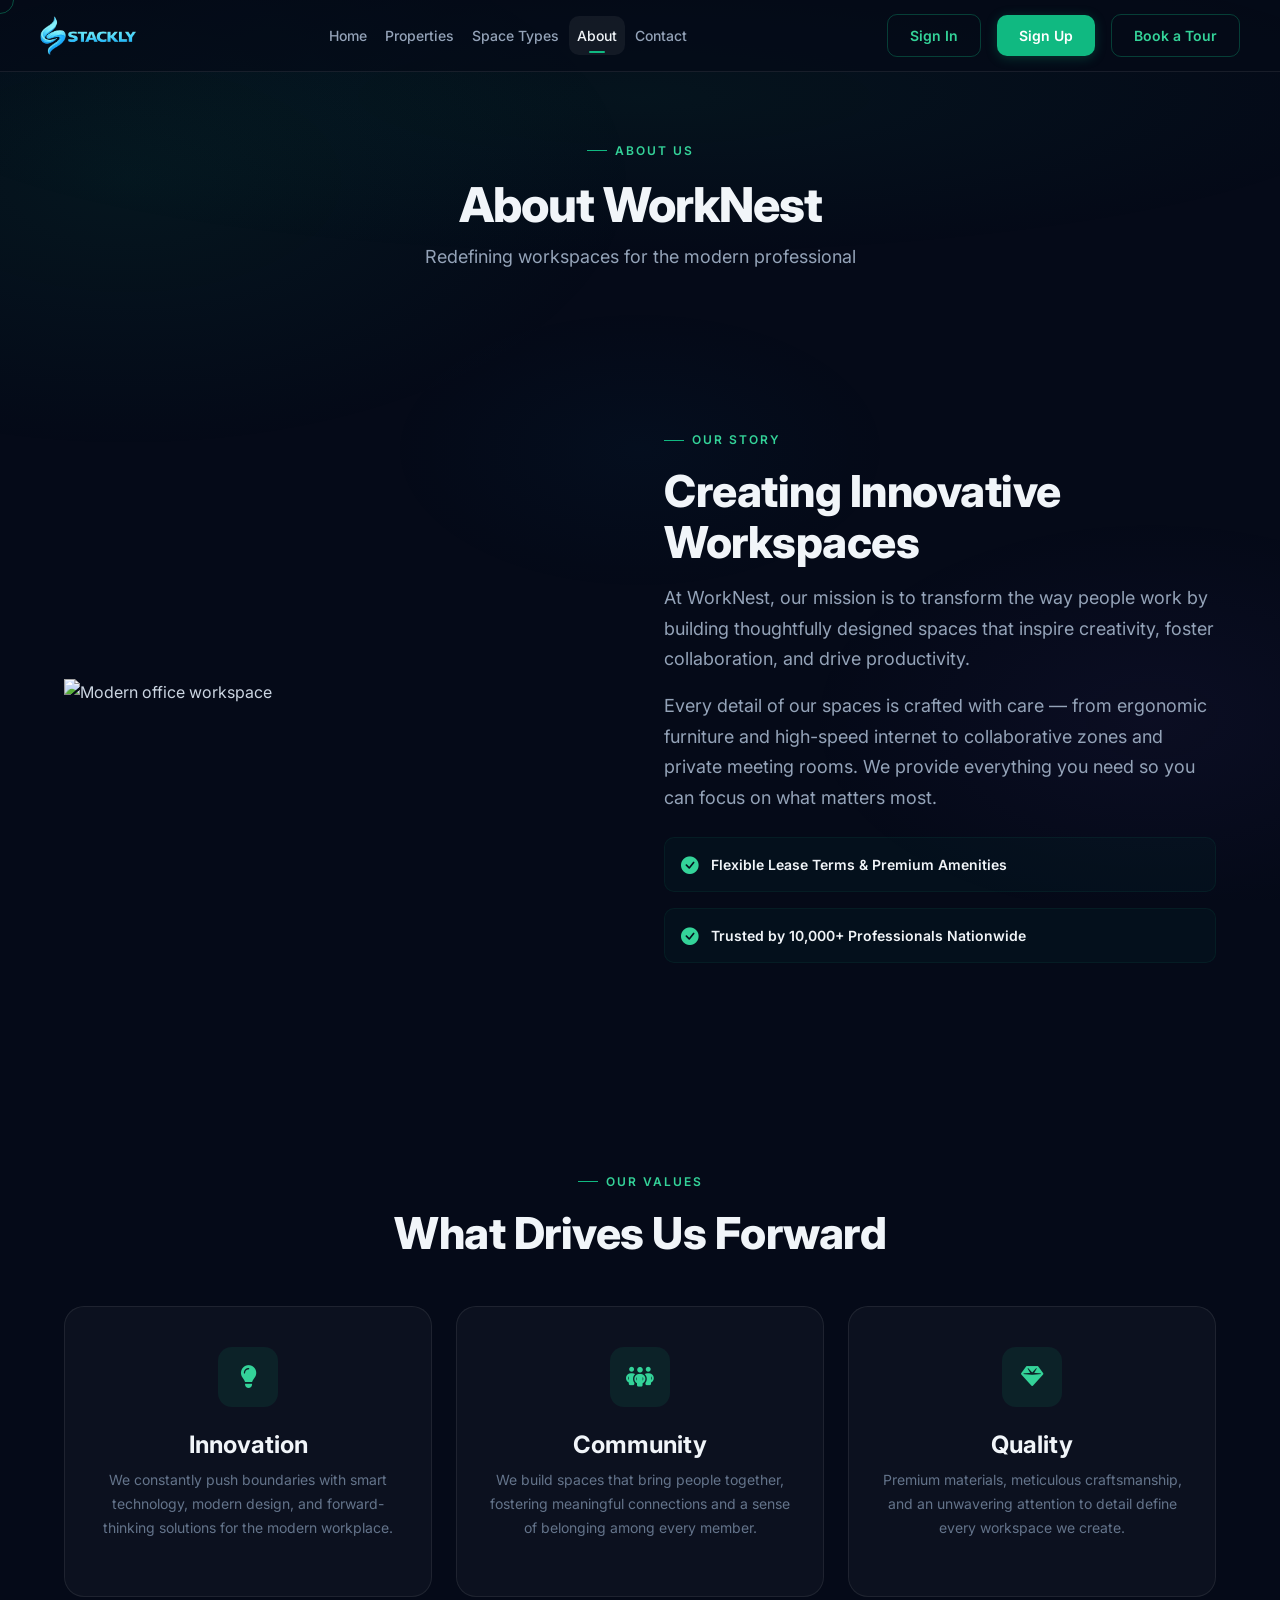
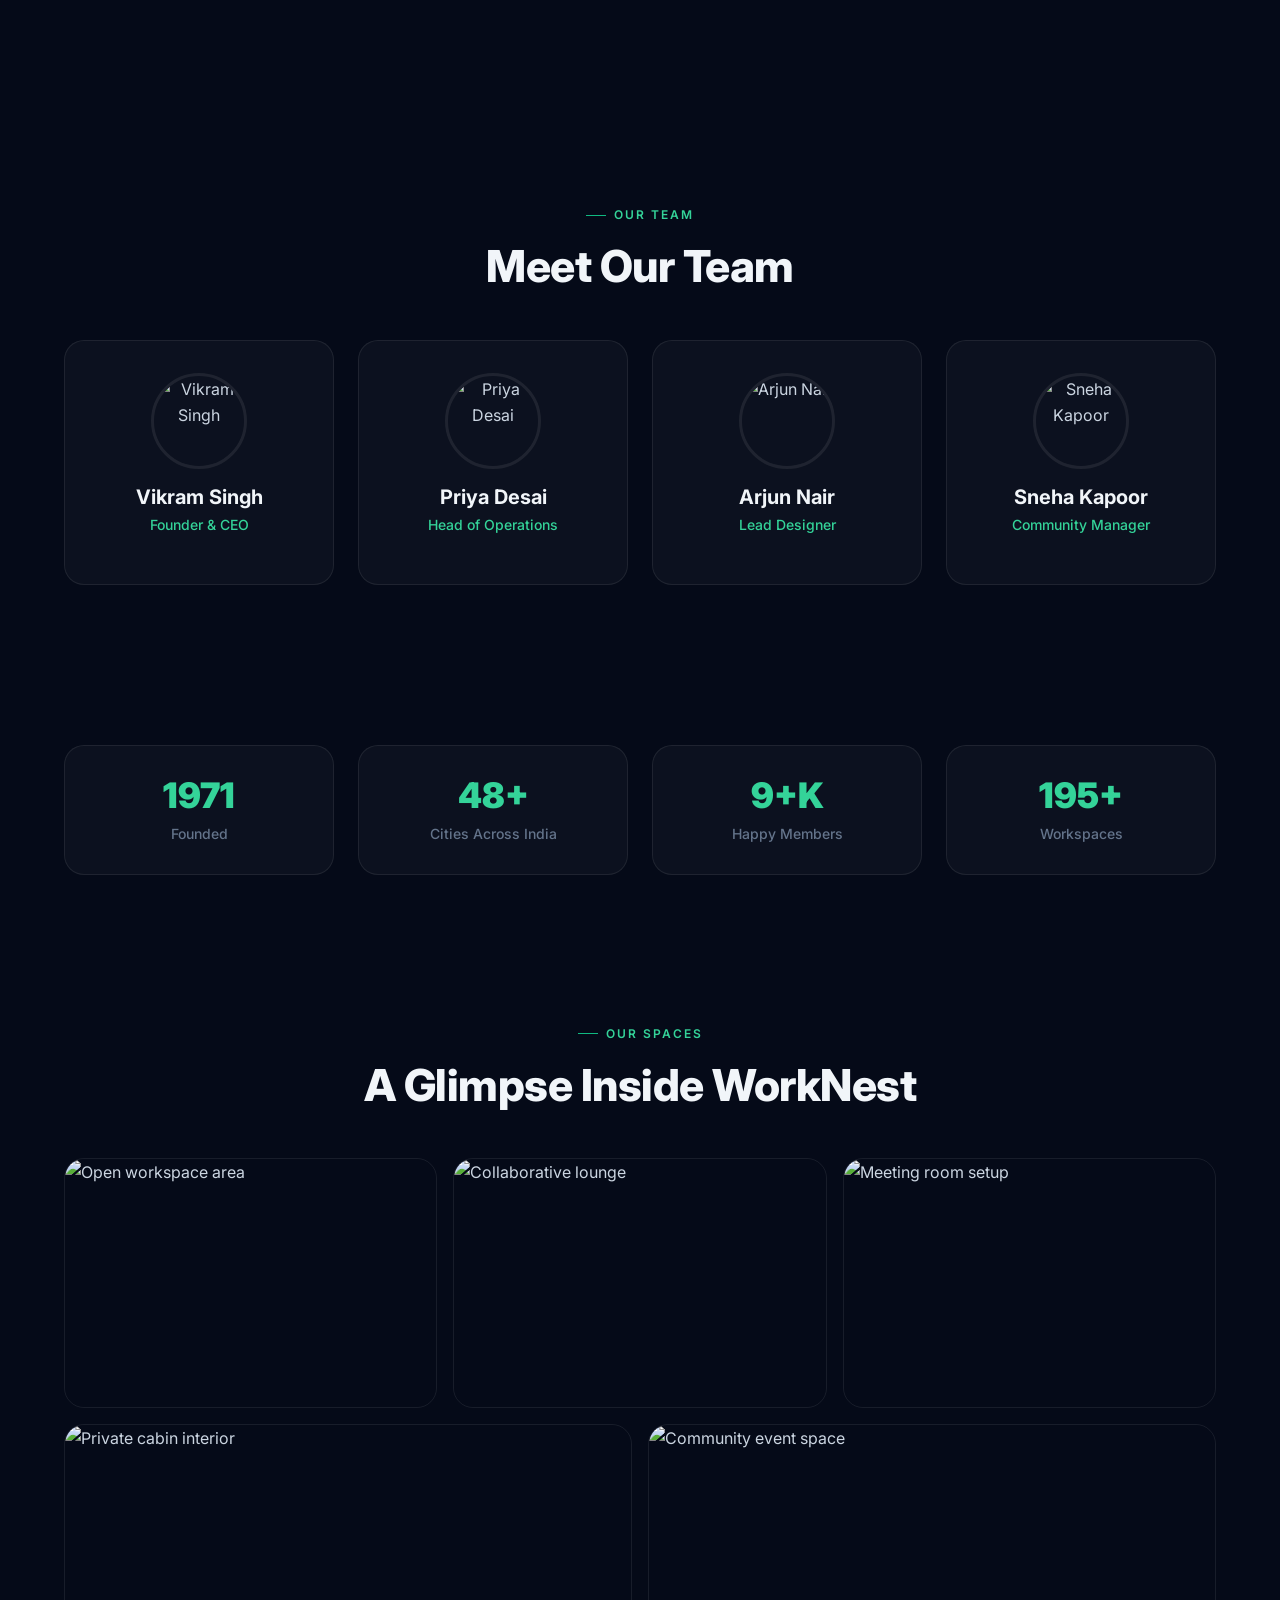
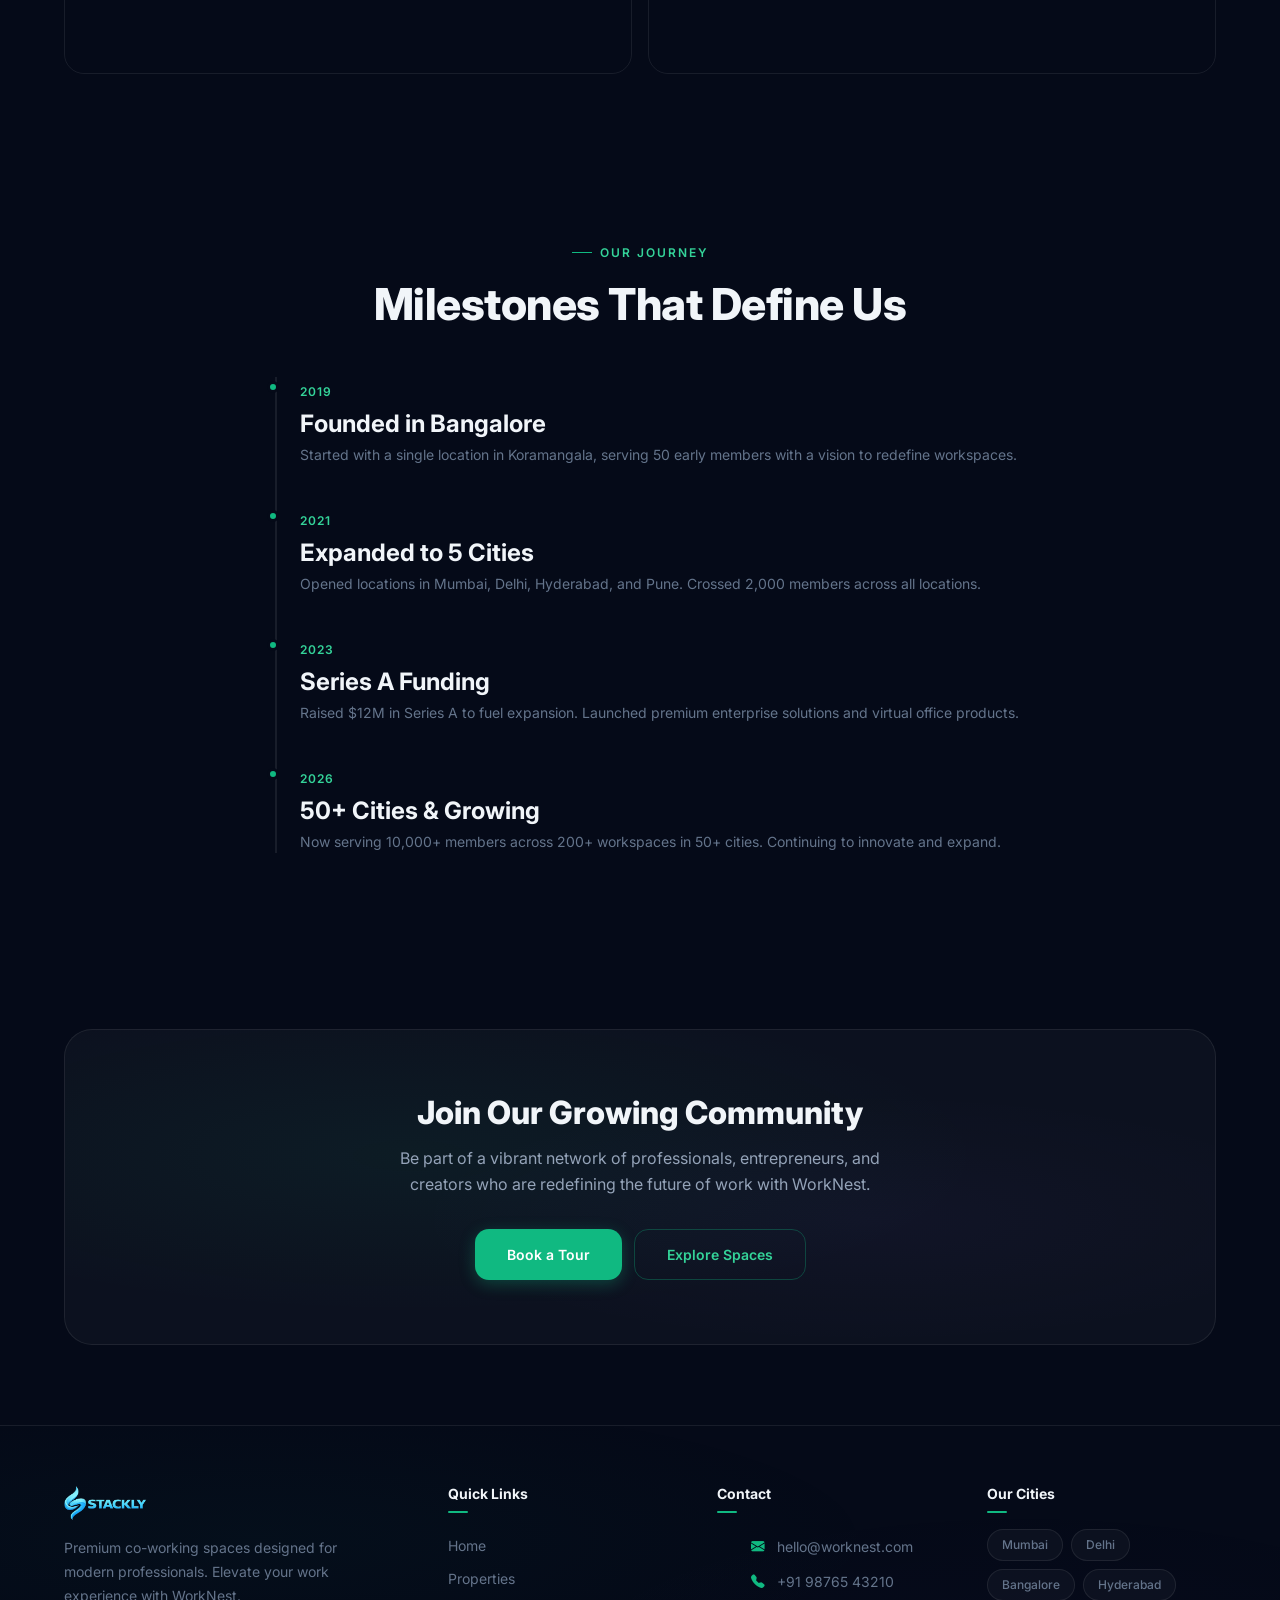
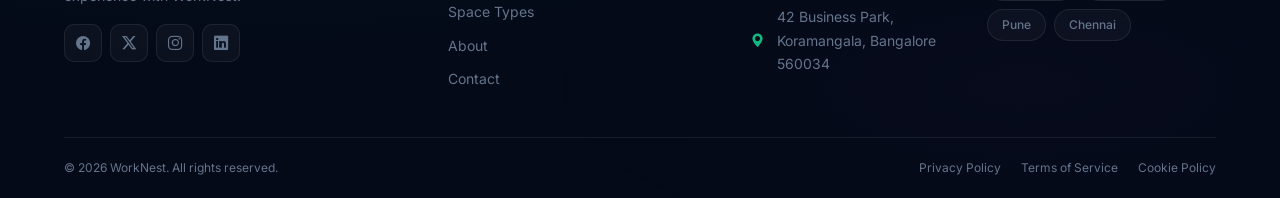
==== commit a6221777: "co-workeing Realestate" ====
--- a/about.html
+++ b/about.html
@@ -25,15 +25,14 @@
     <!-- Loader -->
     <div class="loader" id="loader">
         <div class="loader-spinner"></div>
-        <div class="loader-brand">Work<span>Nest</span></div>
+        <div class="loader-brand"><img src="images/image.png" alt="WorkNest" class="loader-brand-logo"></div>
     </div>
 
     <!-- Navbar -->
     <nav class="navbar navbar-expand-lg fixed-top" id="navbar">
         <div class="container">
             <a class="navbar-brand" href="index.html">
-                <i class="fa-solid fa-building"></i>
-                <span class="brand-text">Work<span>Nest</span></span>
+                <img src="images/image.png" alt="WorkNest" class="brand-logo">
             </a>
             <button class="navbar-toggler" type="button" data-bs-toggle="collapse" data-bs-target="#navMenu" aria-controls="navMenu" aria-expanded="false" aria-label="Toggle navigation">
                 <span class="navbar-toggler-icon"></span>
@@ -302,10 +301,7 @@
             <div class="footer-grid">
                 <div>
                     <div class="d-flex align-items-center gap-2 mb-3">
-                        <div class="nav-brand-icon" style="width:30px; height:30px; font-size:14px;">
-                            <i class="fa-solid fa-building"></i>
-                        </div>
-                        <span class="nav-brand" style="font-size:1.1rem;">Work<span>Nest</span></span>
+                        <img src="images/image.png" alt="WorkNest" class="brand-logo">
                     </div>
                     <p class="footer-brand p-0" style="color:var(--text-4); font-size:var(--fs-sm); line-height:1.7; max-width:280px;">Premium co-working spaces designed for modern professionals. Elevate your work experience with WorkNest.</p>
                     <div class="footer-socials mt-3">
--- a/css/global.css
+++ b/css/global.css
@@ -317,8 +317,111 @@
 }
 
 /* Alias for backwards compatibility */
-.custom-btn { composes: btn btn-primary; }
-.btn-outline-glass { composes: btn btn-ghost; }
+.btn-primary-custom {
+  display: inline-flex;
+  align-items: center;
+  justify-content: center;
+  gap: 8px;
+  padding: 14px 32px;
+  border-radius: var(--r-md);
+  font-size: var(--fs-sm);
+  font-weight: 600;
+  transition: all var(--duration) var(--ease);
+  cursor: pointer;
+  position: relative;
+  overflow: hidden;
+  white-space: nowrap;
+  background: var(--primary);
+  color: white;
+  border: none;
+  box-shadow: 0 4px 16px rgba(var(--primary-rgb), 0.3);
+}
+
+.btn-primary-custom:hover {
+  background: var(--primary-600);
+  transform: translateY(-2px);
+  box-shadow: 0 8px 24px rgba(var(--primary-rgb), 0.4);
+}
+
+.btn-outline-custom {
+  display: inline-flex;
+  align-items: center;
+  justify-content: center;
+  gap: 8px;
+  padding: 14px 32px;
+  border-radius: var(--r-md);
+  font-size: var(--fs-sm);
+  font-weight: 600;
+  transition: all var(--duration) var(--ease);
+  cursor: pointer;
+  position: relative;
+  overflow: hidden;
+  white-space: nowrap;
+  background: transparent;
+  color: var(--primary-400);
+  border: 1.5px solid rgba(var(--primary-rgb), 0.3);
+}
+
+.btn-outline-custom:hover {
+  background: rgba(var(--primary-rgb), 0.1);
+  border-color: var(--primary);
+  color: var(--primary-400);
+  transform: translateY(-2px);
+  box-shadow: 0 4px 16px rgba(var(--primary-rgb), 0.15);
+}
+
+.custom-btn {
+  display: inline-flex;
+  align-items: center;
+  justify-content: center;
+  gap: 8px;
+  padding: 14px 32px;
+  border-radius: var(--r-md);
+  font-size: var(--fs-sm);
+  font-weight: 600;
+  transition: all var(--duration) var(--ease);
+  cursor: pointer;
+  position: relative;
+  overflow: hidden;
+  white-space: nowrap;
+  background: var(--primary);
+  color: white;
+  border: none;
+  box-shadow: 0 4px 16px rgba(var(--primary-rgb), 0.3);
+}
+
+.custom-btn:hover {
+  background: var(--primary-600);
+  transform: translateY(-2px);
+  box-shadow: 0 8px 24px rgba(var(--primary-rgb), 0.4);
+}
+
+.btn-outline-glass {
+  display: inline-flex;
+  align-items: center;
+  justify-content: center;
+  gap: 8px;
+  padding: 14px 32px;
+  border-radius: var(--r-md);
+  font-size: var(--fs-sm);
+  font-weight: 600;
+  transition: all var(--duration) var(--ease);
+  cursor: pointer;
+  position: relative;
+  overflow: hidden;
+  white-space: nowrap;
+  background: var(--glass-bg);
+  color: var(--text-1);
+  border: 1px solid var(--glass-border);
+  backdrop-filter: var(--glass-blur);
+  -webkit-backdrop-filter: var(--glass-blur);
+}
+
+.btn-outline-glass:hover {
+  background: var(--glass-bg-hover);
+  border-color: var(--glass-border-hover);
+  transform: translateY(-2px);
+}
 
 /* ─── Glass Card ─── */
 
@@ -397,6 +500,24 @@
 
 .brand-text span {
   color: var(--primary-400);
+}
+
+.brand-logo {
+  display: block;
+  height: 40px;
+  width: auto;
+  max-width: 180px;
+  object-fit: contain;
+}
+
+.footer .brand-logo {
+  height: 34px;
+}
+
+.loader-brand-logo {
+  display: block;
+  height: 30px;
+  width: auto;
 }
 
 /* Nav items */
@@ -440,7 +561,8 @@
 }
 
 /* CTA button in navbar */
-.navbar .btn-primary {
+.navbar .btn-primary,
+.navbar .btn-primary-custom {
   padding: 10px 22px;
   border-radius: var(--r-sm);
   font-size: var(--fs-sm);
@@ -451,10 +573,25 @@
   transition: all var(--duration) var(--ease);
 }
 
-.navbar .btn-primary:hover {
+.navbar .btn-primary:hover,
+.navbar .btn-primary-custom:hover {
   background: var(--primary-600);
   transform: translateY(-1px);
   box-shadow: 0 4px 20px rgba(var(--primary-rgb), 0.4);
+}
+
+.navbar .btn-outline-custom {
+  padding: 10px 22px;
+  border-radius: var(--r-sm);
+  font-size: var(--fs-sm);
+  font-weight: 600;
+  white-space: nowrap;
+  margin-left: 8px;
+  transition: all var(--duration) var(--ease);
+}
+
+.navbar .btn-outline-custom:hover {
+  transform: translateY(-1px);
 }
 
 /* Toggler */
